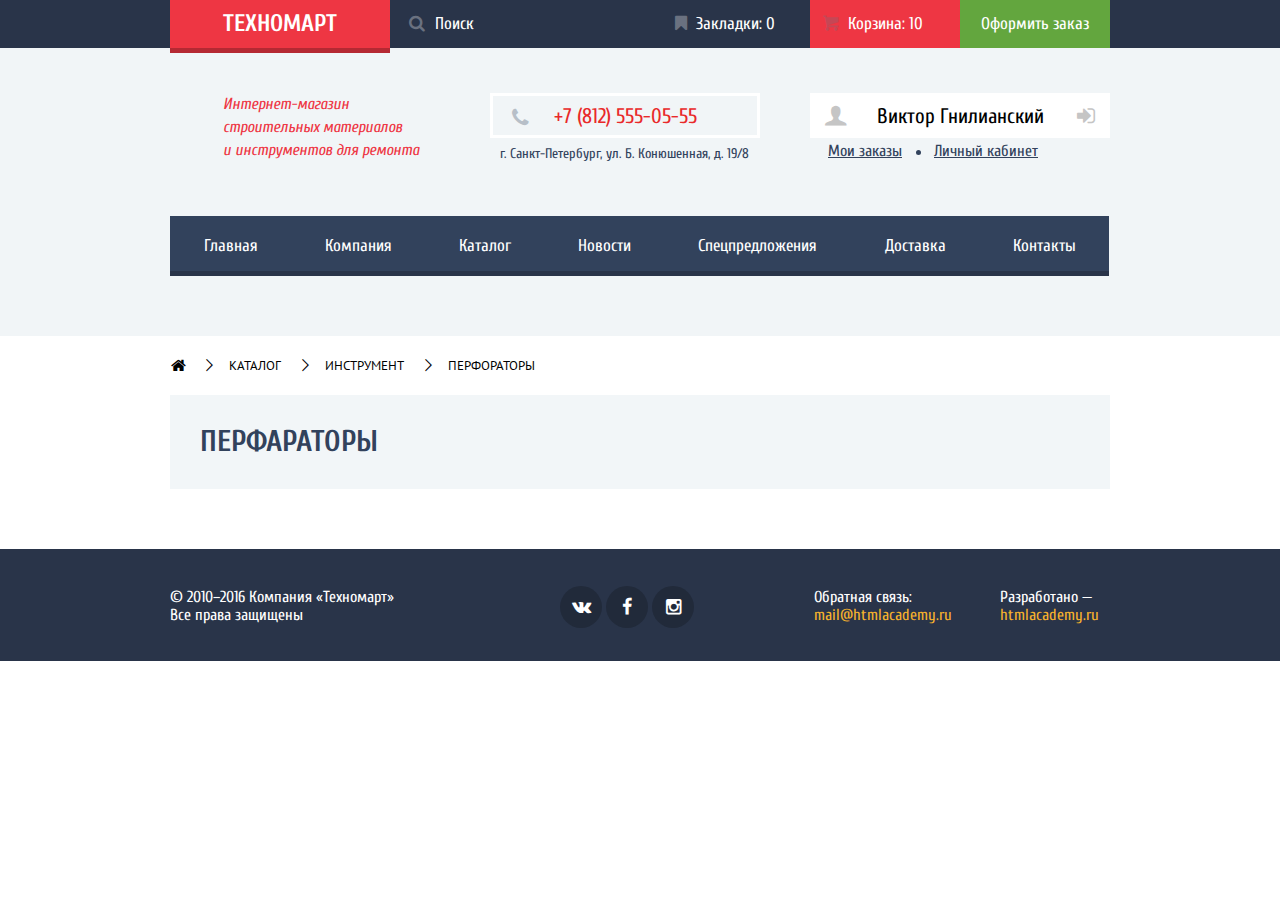
==== catalog.html @ 6d458ceb "v 6.0 add catalog: html+style" ====
<!DOCTYPE html>
<html lang="ru">
<head>
	<meta charset="UTF-8">
	<title>Technomart</title>
	<link rel="stylesheet" href="css/normalize.min.css">
	<link href="https://fonts.googleapis.com/css?family=Cuprum:400,400i,700&amp;subset=cyrillic" rel="stylesheet">
	<link href="https://fonts.googleapis.com/css?family=PT+Sans:400,700&amp;subset=cyrillic" rel="stylesheet">
	<link href="https://fonts.googleapis.com/css?family=PT+Sans+Narrow&amp;subset=cyrillic" rel="stylesheet">
	<link rel="stylesheet" href="css/symbols-technomart.css">
	<link rel="stylesheet" href="css/style.css">
</head>

<body class="inner-page">
	<header>
		<div class="container">
			<div class="logo">
				<h1>Техномарт</h1>
			</div>
			<div class="search">
				<input type="search" placeholder="Поиск">
				<span><i class="icon-search"></i></span>
			</div>
			<a class="bookmarks" href="#">
				<i class="icon-bookmark"></i> Закладки: 0
			</a>
			<a class="cart" href="#">
				<i class="icon-basket"></i> Корзина: 10
			</a>
			<a class="order" href="#">Оформить заказ</a>
		</div>
	</header>
	<main>
		<section class="index-top">
			<div class="container">
				<div class="index-top-panel clearfix">
					<p class="desc">Интернет-магазин <br> строительных материалов <br> и инструментов для ремонта</p>
					<div class="index-top-number">
						<span class="number"><i class="icon-phone"></i>+7 (812) 555-05-55</span><br>
						<span>г. Санкт-Петербург, ул. Б. Конюшенная, д. 19/8</span>
					</div>
					<div class="login">
						<a class="cabinet-enter" href="#"><i class="icon-user"></i>Виктор Гнилианский<i class="icon-login"></i></a>
						<a class="order" href="#">Мои заказы</a>
						<a class="cabinet" href="#">Личный кабинет</a>
					</div>
				</div>
				<nav class="top-navigation">
					<ul>
						<li>
							<a class="navigation-item-1" href="index.html">Главная</a>
						</li>
						<li>
							<a class="navigation-item-2" href="#">Компания</a>
						</li>
						<li>
							<span class="navigation-item-3" href="#">Каталог</span>
						</li>
						<li>
							<a class="navigation-item-4" href="#">Новости</a>
						</li>
						<li>
							<a class="navigation-item-5" href="#">Спецпредложения</a>
						</li>
						<li>
							<a class="navigation-item-6" href="#">Доставка</a>
						</li>
						<li>
							<a class="navigation-item-7" href="#">Контакты</a>
						</li>
					</ul>
				</nav>
			</div>
		</section>
		<section class="inner-content">
			<div class="container">
				<ul class="breadcrumbs">
					<li><a href="index.html"><i class="icon-home"></i></a><i class="icon-right"></i></li>
					<li><a href="catalog.html">Каталог</a><i class="icon-right"></i></li>
					<li><a href="#">Инструмент</a><i class="icon-right"></i></li>
					<li>Перфораторы</li>
				</ul>
				<div class="inner-title">
					<h2>Перфараторы</h2>
				</div>
			</div>
		</section>
	</main>
	<footer>
		<div class="container clearfix">
			<p class="footer-copyright">&copy; 2010–2016 Компания «Техномарт» <br> Все права защищены</p>
			<div class="footer-social">
				<a href="#"><i class="icon-vk"></i></a>
				<a href="#"><i class="icon-facebook"></i></a>
				<a href="#"><i class="icon-instagramm"></i></a>
			</div>
			<div class="footer-email">
				<span>Обратная связь:</span>
				<a href="#">mail@htmlacademy.ru</a>
			</div>
			<div class="footer-site">
				<span>Разработано —</span>
				<a href="#">htmlacademy.ru</a>
			</div>
		</div>
	</footer>
</body>
</html>
---- css/symbols-technomart.css ----
@font-face {
  font-weight: normal;
  font-style: normal;
  font-family: "symbols-technomart";
  src: url("../fonts/symbols-technomart.woff") format("woff"),
       url("../fonts/symbols-technomart.woff2") format("woff2");
}

[class^="icon-"]::before,
[class*=" icon-"]::before {
  display: inline-block;
  width: 1em;
  margin-right: 10px;
  font-weight: normal;
  line-height: 1em;
  font-family: "symbols-technomart";
  text-align: center;
  text-transform: none;
  text-decoration: inherit;
  font-style: normal;
  font-variant: normal;
  speak: none;
}

.icon-left::before { content: "\3c"; } /* "&lt;" */
.icon-right::before { content: "\3e"; } /* "&gt;" */
.icon-basket::before { content: "\62"; } /* "b" */
.icon-facebook::before { content: "\66"; } /* "f" */
.icon-twitter::before { content: "\74"; } /* "t" */
.icon-vk::before { content: "\76"; } /* "v" */
.icon-up::before { content: "\2c4"; } /* "˄" */
.icon-down::before { content: "\2c5"; } /* "˅" */
.icon-left-big::before { content: "\2190"; } /* "←" */
.icon-right-big::before { content: "\2192"; } /* "→" */
.icon-login::before { content: "\2386"; } /* "⎆" */
.icon-logout::before { content: "\241b"; } /* "␛" */
.icon-up-dir::before { content: "\25b2"; } /* "▲" */
.icon-down-dir::before { content: "\25bc"; } /* "▼" */
.icon-circle::before { content: "\25cb"; } /* "○" */
.icon-circl	e-dot::before { content: "\25cf"; } /* "●" */
.icon-star::before { content: "\2605"; } /* "★" */
.icon-check-off::before { content: "\2610"; } /* "☐" */
.icon-check-on::before { content: "\2611"; } /* "☑" */
.icon-youtube::before { content: "\f39e"; } /* "" */
.icon-home::before { content: "🏠"; } /* "\1f3e0" */
.icon-user::before { content: "👨"; } /* "\1f468" */
.icon-phone::before { content: "📞"; } /* "\1f4de" */
.icon-instagramm::before { content: "📷"; } /* "\1f4f7" */
.icon-search::before { content: "🔍"; } /* "\1f50d" */
.icon-bookmark::before { content: "🔖"; } /* "\1f516" */
---- css/style.css ----
body {
	position: relative;
	min-width: 1200px;
	margin: 0;
	padding: 0;
	font-family: "Cuprum", "Arial", sans-serif;
	background-color: #fff;
}

.clearfix::after {
	content: "";
	display: table;
	clear: both;
}

img {
	width: 100%;
	height: auto;
}

.container {
	width: 940px;
	margin: 0 auto;
	padding: 0 10px;
}

.btn {
	display: block;
	width: 195px;
	padding: 10px 0;
	font-size: 14px;
	line-height: 18px;
	color: #fff;
	text-decoration: none;
	text-align: center;
	text-transform: uppercase;
	background-color: #ee3643;
	border-radius: 3px;
}

.btn:hover {
	background-color: #ca2c37;
}

.btn:active {
	background-color: #ba2732;
}

header {
	background-color: #293449;
	font-size: 0;
}

.logo {
	position: relative;
	display: inline-block;
	width: 220px;
	padding: 10px 0;
	vertical-align: top;
	text-align: center;
	background-color: #ee3643;
}

.logo::after {
	content: "";
	position: absolute;
	bottom: -5px;
	right: 0;
	left: 0;
	height: 5px;
	background-color: #b52933;
}

.logo h1 {
	margin: 0;
	font-size: 24px;
	color: #fff;
	text-transform: uppercase;
}

.search {
	position: relative;
	display: inline-block;
	vertical-align: top;
}

.search span {
	position: absolute;
	top: 14px;
	left: 18px;
	font-size: 17px;
	color: #6a7180;
}

.search input[type="search"] {
	width: 270px;
	padding: 14px 45px;
	box-sizing: border-box;
	font-size: 17px;
	font-family: inherit;
	color: #fff;
	text-transform: capitalize;
	background-color: #293449;
	border: none;
	outline: none;
}

.search input[type="search"]::-webkit-input-placeholder {
	color: #fff;
}

.search input[type="search"]:-ms-input-placeholder {
	color: #fff;
}

.search input[type="search"]::placeholder {
	color: #fff;
}

header a {
	position: relative;
	display: inline-block;
	width: 150px;
	padding: 14.2px 0;
	vertical-align: top;
	box-sizing: border-box;
	font-size: 17px;
	color: #fff;
	text-decoration: none;
	text-align: center;
}

.bookmarks i,
.cart i {
	position: absolute;
	left: 12px;
	color: #6a7180;
}

header .order {
	background-color: #63a63e;
}

header .search:hover i,
header a:hover i {
	color: #fff;
}

.logo:hover {
	background-color: #ca2c37;
}

header .search input:hover,
header a:not(.order):hover {
	background-color: #212a3a;
}

header .order:hover {
	background-color: #5fbb2d;
}

header a:active i {
	color: #8b8e94;
}

.logo:active {
	background-color: #ba2732;
}

header a:not(.order):active {
	background-color: #161d29;
}

header .order:active {
	background-color: #518534;
}

header .search input:focus::-webkit-input-placeholder {
	color: #000;
}

header .search input:focus:-ms-input-placeholder {
	color: #000;
}

header .search input:focus::placeholder {
	color: #000;
}

header .search input:focus {
	color: #000;
	background-color: #fff;
}

.index-top {
	padding-top: 45px;
	padding-bottom: 60px;
	background-color: #f1f5f7;
}

.index-top-panel {
	margin-bottom: 50px;
}

.index-top .desc,
.index-top-number,
.login {
	width: 300px;
	box-sizing: border-box;
}

.index-top .desc {
	float: left;
	margin: 0;
	margin-right: 20px;
	padding: 0;
	padding-left: 53px;
	padding-right: 50px;
	font-size: 16px;
	line-height: 23px;
	font-weight: 400;
	color: #ee3643;
	font-style: italic;
}

.index-top-number {
	float: left;
}

.index-top-number .number {
	position: relative;
	display: inline-block;
	width: 270px;
	margin-bottom: 4px;
	padding: 7.7px 0;
	box-sizing: inherit;
	vertical-align: top;
	font-size: 21px;
	font-weight: 400;
	color: #e9292a !important;
	text-align: center;
	border: 3px solid #fff;
}

.index-top-number i {
	position: absolute;
	top: 10px;
	left: 16px;
	width: 18px;
	height: 19px;
	color: #b7bfc8;
}

.index-top-number span:last-child {
	padding: 0 10px;
	font-size: 14px;
	line-height: 24px;
	color: #32425c;
}

.login {
	float: right;
	padding-left: 19px;
	font-size: 0;
}

.login a:not(.order):not(.cabinet) {
	display: inline-block;
	padding: 10.7px 0;
	box-sizing: border-box;
	vertical-align: top;
	font-size: 21px;
	text-align: center;
	color: #000;
	text-decoration: none;
	background-color: #fff;
}

.login .login-enter {
	width: 120px;
	margin-right: 10px;
}

.login .login-registration {
	width: 150px;
}

.login a i {
	color: #c5c5c5;
}

.login a:hover {
	color: #ee3643;
}

.login a:hover i {
	color: #32425c;
}

.login a:active,
.login a:active i {
	color: #c5c5c5;
}

.top-navigation ul {
	margin: 0;
	padding: 0;
	font-size: 0;
	list-style: none;
}

.top-navigation li {
	display: inline-block;
	vertical-align: top;
}

.top-navigation a,
.top-navigation span {
	display: block;
	padding: 20px 33.6px;
	padding-bottom: 15px;
	font-size: 17px;
	color: #fff;
	text-decoration: none;
	background-color: #32425c;
	border-bottom: 5px solid #293449;
}

.top-navigation a:hover {
	background-color: #293449;
}

.top-navigation a:active {
	background-color: #293449;
}

.index-content {
	padding-top: 59px;
	padding-bottom: 85px;
}

.index-categories {
	margin-bottom: 53px;
}

.index-categories h1 {
	margin: 0;
	margin-bottom: 6.5px;
	padding: 0;
	font-size: 24px;
	line-height: 30px;
	font-weight: 700;
}

.category-item {
	float: left;
}

.category-item a {
	color: #fff;
	text-decoration: none;
}

.category-item:not(.category-item-4) a {
	position: relative;
	display: block;
	width: 300px;
	padding: 24px 23px;
	box-sizing: border-box;
}

[class*="category-item-"]:not(.category-item-4) a::before {
	content: "";
	position: absolute;
	top: 30px;
	right: 20px;
	width: 78px;
	height: 72px;
	background: url("../img/sprite.png") no-repeat;
}

[class*="category-item-1"]:not(.category-item-4) a::before {
	background-position: -390px -889px;
}

[class*="category-item-2"]:not(.category-item-4) a::before {
	background-position: -216px -889px;
}

[class*="category-item-3"]:not(.category-item-4) a::before {
	background-position: -118px -889px;
}

[class*="category-item-5"]:not(.category-item-4) a::before {
	background-position: -311px -889px;
}

[class*="category-item-6"]:not(.category-item-4) a::before {
	background-position: -30px -889px;
}

.category-item:not(.category-item-4) span {
	display: inline-block;
	width: 135px;
	padding: 10.4px 0;
	vertical-align: top;
	font-size: 14px;
	line-height: 18px;
	text-align: center;
	text-transform: uppercase;
	background-color: rgba(0, 0, 0, 0.1);
	border-radius: 3px;
}

.category-item:not(.category-item-4) span:hover {
	background-color: rgba(0, 0, 0, 0.2);
}

.category-item:not(.category-item-4) span:active {
	background-color: rgba(0, 0, 0, 0.3);
}

.category-item-1 {
	position: relative;
	background-color: #f6b22d;
	margin-right: 20px;
	margin-bottom: 20px;
	overflow: hidden;
}

.category-item-1 a::after {
	content: "new";
	position: absolute;
	top: 9px;
	right: -25px;
	display: inline-block;
	width: 100px;
	height: 28px;
	padding: 3px 0;
	box-sizing: border-box;
	vertical-align: top;
	font-family: "PT Sans Narrow", "Arial", sans-serif;
	color: #fff;
	text-align: center;
	background-color: #ee3643;
	-webkit-transform: rotate(45deg);
	transform: rotate(45deg);
}

.category-item-2 {
	background-color: #4aafde;
	margin-right: 20px;
	margin-bottom: 20px;
}

.category-item-3 {
	background-color: #cc79d1;
	margin-bottom: 20px;
}

.category-item-4 {
	position: relative;
	width: 620px;
	height: 266px;
	margin-right: 20px;
	padding: 0;
	background-color: #4aafde;
}

.category-item-5 {
	background-color: #85d179;
	margin-bottom: 20px;
}

.category-item-6 {
	background-color: #f6b22d;
}

.category-item-4 h1 {
	position: absolute;
	top: 0;
	padding: 18px 26px;
	padding-right: 345px;
	box-sizing: border-box;
	z-index: 1;
	font-size: 18px;
	line-height: 24px;
	font-family: "PT Sans", "Arial", sans-serif;
	font-weight: 400;
	color: #fff;
	-webkit-transition: all 0.8s;
	transition: all 0.8s;
}

.category-item-4 .title-1 {
	opacity: 0;
}

.category-item-4 .title-2 {
	opacity: 0;
}

.category-item-4 .category-title {
	display: block;
	font-size: 36px;
	line-height: 1.3;
	font-weight: 700;
	font-family: "Cuprum", "Arial", sans-serif;
	text-transform: uppercase;
}

.category-item-4 .btn {
	position: absolute;
	left: 25px;
	bottom: 22px;
	z-index: 2;
}

.category-item-4 input[type=radio] {
	display: none;
}

.slider-inner {
	overflow: hidden;
}

.slider-slides {
	width: 200%;
	-webkit-transition: all 0.8s ease-in-out;
	transition: all 0.8s ease-in-out;
}

.slider-slides img {
	float: left;
	width: 620px;
	height: 266px;
}

.category-item-4 label {
	position: absolute;
	top: 114px;
	z-index: 1;
	font-size: 40px;
	color: #fff;
	cursor: pointer;
	-webkit-transition: all 0.8s;
	transition: all 0.8s;
}

.category-item-4 label[for="btn-1"] {
	left: 25px;
}

.category-item-4 label[for="btn-2"] {
	right: 25px;
}

#btn-1:checked~.slider-inner .slider-slides {
	-webkit-transform: translate(0);
	transform: translate(0);
}

#btn-2:checked~.slider-inner .slider-slides {
	-webkit-transform: translate(-620px);
	transform: translate(-620px);
}

.category-item-4 label[for="btn-1"]::before,
.category-item-4 label[for="btn-2"]::before {
	content: "";
	position: absolute;
	bottom: -70px;
	width: 6px;
	height: 6px;
	background-color: transparent;
	border: 2px solid #fff;
	border-radius: 50%;
}

.category-item-4 label[for="btn-1"]::before {
	left: 270px;
}

.category-item-4 label[for="btn-2"]::before {
	right: 270px;
}

#btn-1:checked~label[for="btn-1"]::before,
#btn-2:checked~label[for="btn-2"]::before {
	background-color: #ee3643;
}

#btn-1:checked~.title-1 {
	opacity: 1;
}

#btn-2:checked~.title-2 {
	opacity: 1;
}

.index-popular {
	margin-bottom: 20px;
	padding: 25px 24px;
	background-color: #f7f3ec;
}

.index-popular h2 {
	float: left;
	margin: 0;
	padding-top: 4px;
	font-size: 30px;
	color: #32425c;
	text-transform: uppercase;
}

.index-popular .btn {
	float: right;
}

.index-items {
	margin-bottom: 20px;
}

.index-item {
	position: relative;
	float: left;
	width: 220px;
	padding-top: 200px;
	border: 1px solid #e5e5e5;
	box-sizing: border-box;
	overflow: hidden;
}

.index-item:hover,
.brand-item:hover {
	box-shadow: 0 10px 25px rgba(41, 52, 73, 0.5);
}

.brand-item:active {
	opacity: 0.3;
	box-shadow: 0 4px 10px rgba(41, 52, 73, 0.5);
}

.index-item a {
	text-decoration: none;
}

.index-item:nth-child(-n+3) {
	margin-right: 20px;
}

.index-item figure {
	position: absolute;
	top: 0;
}

.index-item:hover figure {
	opacity: 0;
}

.index-item .img-1 {
	margin: 0;
	padding: 6px 19px 13px 17px;
}

.index-item .img-2 {
	margin: 0;
	padding: 29px 53px 42px 40px;
}

.index-item .img-3 {
	margin: 0;
	padding: 22px 49px 33px 27px;
}

.item-buttons {
	position: absolute;
	top: 0;
	padding: 44px 42px 55px 41px;
	opacity: 0;
}

.index-item:hover .item-buttons {
	opacity: 1;
}

.item-buttons a:first-of-type:hover {
	background-color: #5fbb2d;
}

.item-buttons a:first-of-type:hover i,
.item-buttons a:first-of-type:active i {
	opacity: 1;
}

.item-buttons a:last-of-type:hover {
	color: #32425c;
	border-color: #32425c;
}

.item-buttons a:first-of-type:active {
	background-color: #518534;
}

.item-buttons a:last-of-type:active {
	color: #c1c6ce;
	border-color: #c1c6ce;
}

.item-buttons a {
	position: relative;
	display: block;
	width: 135px;
	padding: 13px 0;
	box-sizing: border-box;
	font-size: 14px;
	color: #fff;
	text-align: center;
	text-transform: uppercase;
	border-radius: 3px;
}

.item-buttons a i {
	position: absolute;
	left: 12px;
	width: 17px;
	height: 16px;
	font-size: 17px;
	line-height: 18px;
	opacity: 0.3;
}

.item-buttons a:first-of-type {
	margin-bottom: 7px;
	background-color: #63a63e;
	box-shadow: inset 0 -3px 0 #367315;
}

.item-buttons a:last-of-type {
	padding: 10px 0;
	color: #32425c;
	border: 3px solid #63a63e;
}

.index-item-text {
	display: inline-block;
	padding: 0 30px;
	padding-bottom: 20px;
	vertical-align: top;
	font-family: "PT Sans", "Arial", sans-serif;
	text-align: center;
}

.index-item-text h1 {
	margin: 0;
	margin-bottom: 14px;
	padding: 0;
	font-size: 18px;
	line-height: 20px;
	font-weight: 700;
	color: #000;
}

.index-item-text span {
	font-size: 17px;
	text-transform: uppercase;
}

.index-item-text .price-old {
	color: #999999;
	text-decoration: line-through;
}

.index-item-text .price-new {
	position: relative;
	display: inline-block;
	width: 103px;
	margin-top: 14px;
	padding: 9.55px 0;
	vertical-align: top;
	color: #fff;
	background-color: #ee3643;
}

.index-item:last-child span {
	margin-top: 33px;
}

.index-item:last-child::after {
	content: "new";
	position: absolute;
	top: 9px;
	right: -25px;
	display: inline-block;
	width: 100px;
	height: 28px;
	padding: 3px 0;
	box-sizing: border-box;
	vertical-align: top;
	font-family: "PT Sans Narrow", "Arial", sans-serif;
	color: #fff;
	text-align: center;
	background-color: #ee3643;
	-webkit-transform: rotate(45deg);
	transform: rotate(45deg);
}

.index-item-text .price-new::after {
	content: "";
	position: absolute;
	right: -18.8px;
	bottom: 0;
	width: 0;
	height: 0;
	border: 19.4px solid transparent;
	border-left-color: #ee3643;
	border-right: 0;
}

.brand-item {
	float: left;
	width: 220px;
	box-sizing: border-box;
	border: 1px solid #e5e5e5;
}

.brand-item figure {
	margin: 0;
	padding: 0;
}

.brand-item:not(:nth-child(4n)) {
	margin-right: 20px;
}

.brand-item:nth-child(-n+4) {
	margin-bottom: 20px;
}

.brand-item:nth-child(1) img {
	width: 126px;
	height: 37px;
}

.brand-item:nth-child(2) img {
	width: 123px;
	height: 40px;
}

.brand-item:nth-child(3) img {
	width: 146px;
	height: 44px;
}

.brand-item:nth-child(4) img {
	width: 200px;
	height: 88px;
}

.brand-item:nth-child(5) img {
	width: 169px;
	height: 31px;
}

.brand-item:nth-child(6) img {
	width: 121px;
	height: 73px;
}

.brand-item:nth-child(7) img {
	width: 151px;
	height: 96px;
}

.brand-item:nth-child(8) img {
	width: 204px;
	height: 69px;
}

.brand-item:nth-child(1) figure img {
	padding: 53px 47px 55px 47px;
}

.brand-item:nth-child(2) figure img {
	padding: 50px 49px 55px 48px;
}

.brand-item:nth-child(3) figure img {
	padding: 48px 37px 53px 37px;
}

.brand-item:nth-child(4) figure img {
	padding: 21px 11px 36px 9px;
}

.brand-item:nth-child(5) figure img {
	padding: 58px 23px 56px 28px;
}

.brand-item:nth-child(6) figure img {
	padding: 35px 51px 37px 35px;
}

.brand-item:nth-child(7) figure img {
	padding: 23px 34px 26px 23px;
}

.brand-item:nth-child(8) figure img {
	padding: 34px 6px 42px 10px;
}

.index-services {
	position: relative;
	padding: 60px 0;
	padding-bottom: 100px;
	background-color: #f2f6f8;
}

.index-services h2 {
	margin: 0;
	padding: 0;
	margin-bottom: 20px;
	font-size: 30px;
	color: #32425c;
	text-transform: uppercase;
}

.index-services p {
	margin: 0;
	font-size: 14px;
	line-height: 24px;
	font-family: "PT Sans", "Arial", sans-serif;
}

.index-services ul {
	position: relative;
	float: left;
	margin: 0;
	margin-right: 80px;
	padding: 0;
	list-style: none;
}

.index-services ul span {
	display: block;
	width: 240px;
	padding: 20px 0;
	box-sizing: border-box;
	font-size: 21px;
	line-height: 30px;
	font-weight: 700;
	color: #fff;
	text-align: center;
	text-decoration: none;
	background-color: #32425c;
	border-top: 1px solid #405069;
	border-bottom: 1px solid #293449;
	cursor: pointer;
}

.index-services .active-item {
	color: #32425c;
	background-color: #fff;
	border: none;
}

.index-services ul {
	position: relative;
}

.index-services ul::before {
	content: "";
	position: absolute;
	top: -20px;
	right: -1px;
	width: 10px;
	height: 272px;
	background: url("../img/sprite.png") no-repeat -430px -595px;
}

.index-services span:not(.active-item):hover {
	background-color: #293449;
}

.services {
	width: 430px;
	margin-bottom: 60px;
}

.delivery,
.garanty,
.credit {
	position: relative;
	float: left;
	width: 300px;
}

.delivery,
.garanty,
.credit {
	display: none;
}

.show {
	display: block;
}

.delivery p,
.garanty p,
.credit p {
	width: 402px;
}

.credit p {
	margin-bottom: 30px;
}

.delivery::before {
	content: "";
	position: absolute;
	top: 21px;
	right: -380px;
	width: 467px;
	height: 261px;
	background: url("../img/sprite.png") no-repeat -30px 0px;
}

.garanty::before {
	content: "";
	position: absolute;
	top: 21px;
	right: -320px;
	width: 380px;
	height: 261px;
	background: url("../img/sprite.png") no-repeat -30px -575px;
}

.credit::before {
	content: "";
	position: absolute;
	top: 21px;
	right: -400px;
	width: 467px;
	height: 261px;
	background: url("../img/sprite.png") no-repeat -70px -275px;
}

.index-info {
	padding-top: 70px;
	padding-bottom: 85px;
}

.index-info h2 {
	margin: 0;
	margin-bottom: 25px;
	padding: 0;
	font-size: 30px;
	text-transform: uppercase;
}

.index-info p {
	margin: 0;
	margin-bottom: 25px;
	padding: 0;
	font-size: 13px;
	font-family: "PT Sans", "Arial", sans-serif;
}

.index-info ul {
	margin: 0;
	margin-bottom: 25px;
	padding: 0;
	list-style: none;
}

.index-info li {
	position: relative;
	padding-left: 36px;
}

.index-info li::before {
	content: "";
	position: absolute;
	top: 50%;
	left: 0;
	width: 25px;
	height: 2px;
	background-color: #fb565a;
}

.index-info li:not(:last-child) {
	margin-bottom: 10px;
}

.info-left {
	float: left;
	width: 520px;
}

.info-right {
	float: right;
	width: 300px;
}

.info-right .btn {
	width: 100%;
}

.map {
	margin-bottom: 20px;
	cursor: pointer;
}

.index-bottom {
	color: #f1f5f7;
	background-color: #32425c;
	padding-bottom: 40px;
}

.index-bottom .logo {
	margin-bottom: 20px;
}

.index-bottom a {
	color: inherit;
	text-decoration: none;
}

.index-bottom p {
	width: 290px;
	margin: 0;
	padding: 0;
}

.bottom-navigation {
	float: right;
	width: 550px;
}

.bottom-navigation ul {
	margin: 0;
	padding: 0;
	padding-top: 20px;
	list-style: none;
	font-size: 0;
}

.bottom-navigation li {
	display: inline-block;
}

.bottom-navigation li:nth-child(6) {
	margin-left: 7px;
}

.bottom-navigation a {
	display: block;
	padding: 12.2px 23.7px;
	font-size: 18px;
	line-height: 24px;
}

.bottom-navigation a:hover {
	text-decoration: underline;
}

.bottom-navigation a:active {
	opacity: 0.5;
}

.bottom-navigation li:nth-child(n+6) a {
	color: #ffd180;
}

footer {
	padding-top: 39px;
	padding-bottom: 31px;
	font-size: 16px;
	line-height: 18px;
	color: #fff;
	background-color: #293449;
}

footer p {
	margin: 0;
	padding: 0;
}

footer a {
	color: #f6b22d;
	text-decoration: none;
}

.footer-copyright,
.footer-social,
.footer-email {
	float: left;
}

.footer-site {
	float: right;
}

.footer-copyright {
	width: 230px;
	margin-right: 160px;
}

.footer-social {
	position: relative;
	top: -2px;
	margin-right: 120px;
	font-size: 0;
}

.footer-social a {
	display: inline-block;
	width: 42px;
	height: 42px;
	padding: 12px;
	vertical-align: top;
	box-sizing: border-box;
	font-size: 18px;
	color: #fff;
	text-align: center;
	background-color: #212a3a;
	border-radius: 50%;
}

.footer-social a:hover,
.footer-social a:active {
	background-color: #ee3643;
}

.footer-social a:not(:last-child) {
	margin-right: 4px;
}

.footer-email {
	width: 140px;
}

.footer-site {
	width: 110px;
}

.footer-email a:hover,
.footer-site a:hover {
	text-decoration: underline;
}

.footer-email a:active,
.footer-site a:active {
	color: #e13643;
	text-decoration: none;
}

.close {
	position: absolute;
	top: 5px;
	right: -35px;
	width: 21px;
	height: 21px;
	background-color: transparent;
	border: none;
	outline: none;
	cursor: pointer;
}

.close::before {
	content: "";
	position: absolute;
	top: 0;
	left: 5px;
	width: 5px;
	height: 21px;
	background-color: #ee3643;
	-webkit-transform: rotate(45deg);
	transform: rotate(45deg);
}

.close::after {
	content: "";
	position: absolute;
	top: 0;
	left: 5px;
	width: 5px;
	height: 21px;
	background-color: #ee3643;
	-webkit-transform: rotate(-45deg);
	transform: rotate(-45deg);
}

.modal-map {
	position: fixed;
	top: 50%;
	left: 50%;
	z-index: 3;
	display: none;
	width: 940px;
	height: 446px;
	margin-left: -470px;
	margin-top: -223px;
	box-shadow: 0 0 14.7px 1.3px rgba(35, 31, 32, 0.5);
}

.modal-map-show {
	display: block;
}

.modal-content {
	position: fixed;
	top: 50%;
	left: 50%;
	z-index: 3;
	display: none;
	width: 620px;
	height: 430px;
	margin-top: -215px;
	margin-left: -310px;
	box-sizing: border-box;
	font-size: 18px;
	background-color: #fff;
	border-top: 7px solid #ee3643;
	box-shadow: 0 20px 40px rgba(0, 1, 1, 0.75);
}

.modal-content::after {
	content: "";
	position: absolute;
	bottom: 0;
	z-index: -1;
	width: 100%;
	height: 112px;
	background-color: #f1f1f1;
}

.modal-content-show {
	display: block;
	animation: scale 0.5s;
}

.modal-content-error {
	animation: error 0.5s;
}

.modal-content form {
	padding: 0 80px;
	padding-top: 60px;
	padding-bottom: 37px;
}

.modal-content label[for="name"] {
	float: left;
}

.modal-content label[for="email"] {
	float: right;
}

.modal-content input {
	width: 220px;
	margin-bottom: 16px;
}

.modal-content input,
.modal-content textarea {
	margin-top: 8px;
	padding: 8px 15px;
	box-sizing: border-box;
	font-family: "PT Sans", "Arial", sans-serif;
	font-size: 13px;
	font-weight: 400;
	line-height: 18px;
	color: #999999;
	border: 2px solid #d7dcde;
	border-radius: 3px;
}

.modal-content textarea {
	width: 100%;
	min-height: 114px;
	resize: none;
}

.modal-content label[for="letter"] {
	clear: both;
	display: block;
	margin-bottom: 60px;
}

.modal-content .btn {
	width: 100%;
	font-family: inherit;
	border: none;
	border-radius: 3px;
}

.modal-overlay {
	position: fixed;
	top: 0;
	left: 0;
	z-index: 2;
	display: none;
	width: 100%;
	height: 100%;
	background-color: rgba(0, 0, 0, 0.5);
}

.modal-overlay-show {
	display: block;
	animation: opacity 2s;
}


/*Animation*/

@keyframes opacity {
	0% {
		opacity: 0;
	}
	100% {
		opacity: 1;
	}
}

@keyframes scale {
	0% {
		transform: scale(0);
	}
	100% {
		transform: scale(1);
	}
}

@keyframes error {
	0%,
	100% {
		transform: translateX(0);
	}
	10%,
	30%,
	50%,
	70%,
	90% {
		transform: translateX(-10px);
	}
	20%,
	40%,
	60%,
	80% {
		transform: translateX(10px);
	}
}


/*Catalog*/

.inner-page .cart {
	background-color: #ee3643;
}

.inner-page .cart:hover,
.inner-page .cart:active {
	background-color: #ee3643;
}

.inner-page .cart i {
	opacity: 0.3;
}

.inner-page .login {
	padding: 0;
}

.inner-page .cabinet-enter {
	position: relative;
	margin-bottom: 4px;
	width: 300px;
}

.inner-page .login i {
	position: absolute;
	width: 20px;
	height: 18px;
}

.inner-page .icon-user {
	left: 15px;
}

.inner-page .icon-login {
	right: 15px;
}

.inner-content {
	padding-top: 20px;
	padding-bottom: 60px;
	background-color: #fff;
}

.breadcrumbs {
	margin: 0;
	margin-bottom: 20px;
	padding: 0;
	list-style: none;
}

.breadcrumbs .icon-home {
	display: inline-block;
	width: 15px;
	height: 12px;
	vertical-align: top;
	font-size: 16px;
}

.breadcrumbs i:not(.icon-home) {
	position: absolute;
	right: 15px;
	width: 8px;
	height: 12px;
	font-size: 14px;
}

.breadcrumbs a,
.breadcrumbs li {
	font-size: 13px;
	line-height: 18px;
	color: #000;
	font-family: "PT Sans", "Arial", sans-serif;
	text-transform: uppercase;
	text-decoration: none;
}

.breadcrumbs li {
	position: relative;
	display: inline;
	padding-right: 40px;
}

.inner-title {
	padding: 30px;
	background-color: #f2f6f8;
}

.inner-title h2 {
	margin: 0;
	font-size: 30px;
	color: #32425c;
	text-transform: uppercase;
}

.login .order,
.login .cabinet {
	font-size: 16px;
	line-height: 18px;
	color: #32425c;
	text-decoration: underline;
}

.login .order {
	position: relative;
	margin-right: 32px;
	margin-left: 18px;
}

.login .order::after {
	content: "";
	position: absolute;
	top: 8px;
	right: -19px;
	width: 5px;
	height: 5px;
	background-color: #32425c;
	border-radius: 50%;
}
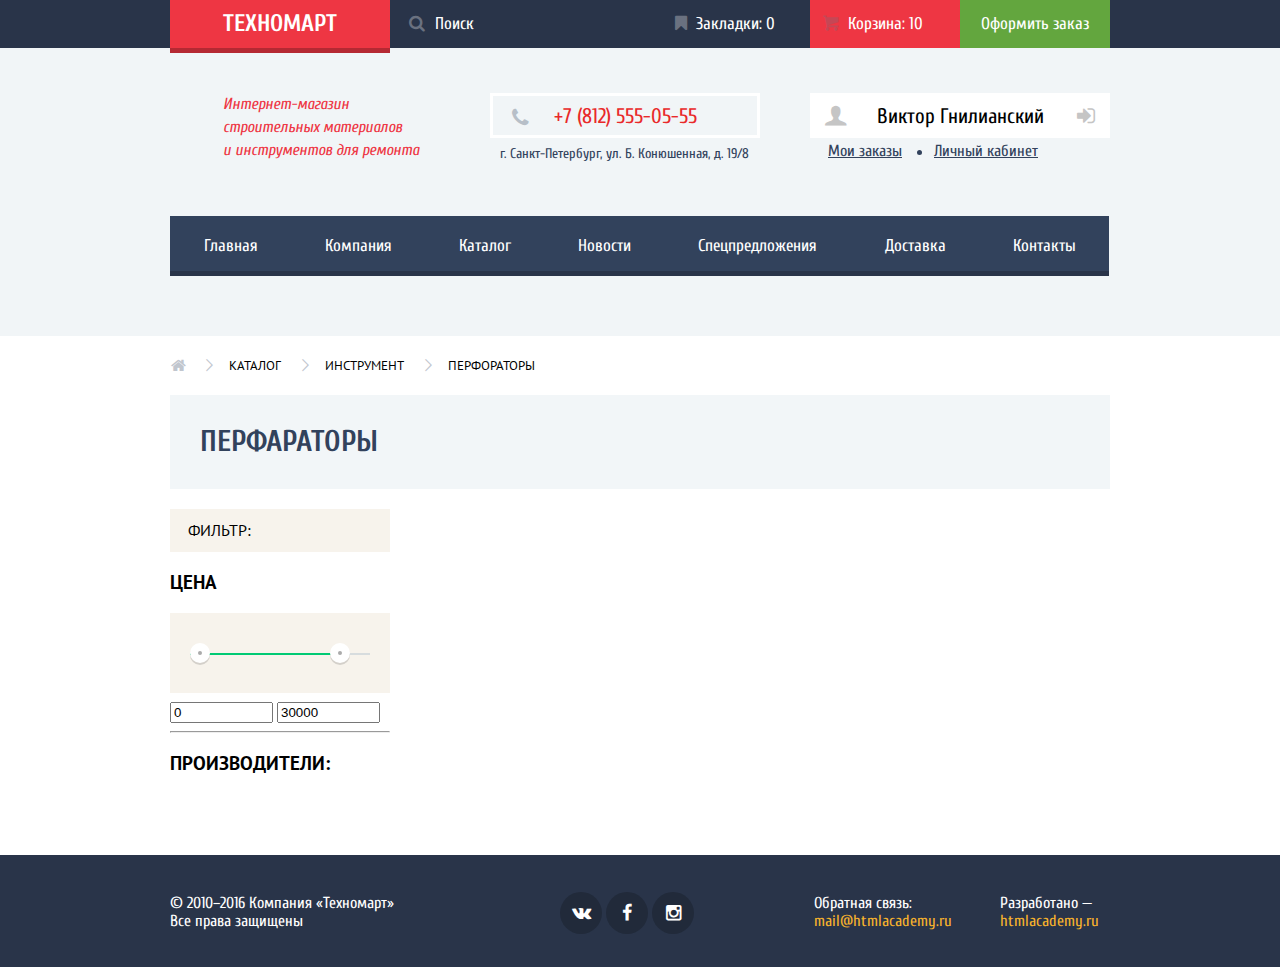
==== commit f9f706ca: "v 6.1" ====
--- a/catalog.html
+++ b/catalog.html
@@ -83,6 +83,23 @@
 				<div class="inner-title">
 					<h2>Перфараторы</h2>
 				</div>
+				<section class="inner-catalog clearfix">
+					<div class="sidebar">
+						<form class="form-sidebar" action="" method="post">
+							<div class="filter">Фильтр:</div>
+							<h3>Цена</h3>
+							<div class="range">
+								<span class="range-left"></span>
+								<span class="range-right"></span>
+							</div>
+							<input class="min-price" type="text" name="" id="" min="0" value="0">
+							<input class="max-price" type="text" name="" id="" max="30000" value="30000">
+							<hr>
+							<h3>Производители:</h3>
+						</form>
+					</div>
+					<div class="inner-catalog-items"></div>
+				</section>
 			</div>
 		</section>
 	</main>
--- a/css/style.css
+++ b/css/style.css
@@ -1008,7 +1008,7 @@
 .delivery p,
 .garanty p,
 .credit p {
-	width: 402px;
+	width: 410px;
 }
 
 .credit p {
@@ -1019,7 +1019,7 @@
 	content: "";
 	position: absolute;
 	top: 21px;
-	right: -380px;
+	right: -320px;
 	width: 467px;
 	height: 261px;
 	background: url("../img/sprite.png") no-repeat -30px 0px;
@@ -1470,7 +1470,19 @@
 }
 
 .inner-page .login {
+	position: relative;
 	padding: 0;
+}
+
+.inner-page .login::after {
+	content: "";
+	position: absolute;
+	left: 107px;
+	bottom: 5px;
+	width: 5px;
+	height: 5px;
+	background-color: #32425c;
+	border-radius: 50%;
 }
 
 .inner-page .cabinet-enter {
@@ -1510,8 +1522,13 @@
 	display: inline-block;
 	width: 15px;
 	height: 12px;
+	color: #c1c6ce;
 	vertical-align: top;
 	font-size: 16px;
+}
+
+.breadcrumbs .icon-home:hover {
+	color: #000;
 }
 
 .breadcrumbs i:not(.icon-home) {
@@ -1519,6 +1536,7 @@
 	right: 15px;
 	width: 8px;
 	height: 12px;
+	color: #c1c6ce;
 	font-size: 14px;
 }
 
@@ -1532,6 +1550,10 @@
 	text-decoration: none;
 }
 
+.breadcrumbs a:hover {
+	text-decoration: underline;
+}
+
 .breadcrumbs li {
 	position: relative;
 	display: inline;
@@ -1539,6 +1561,7 @@
 }
 
 .inner-title {
+	margin-bottom: 20px;
 	padding: 30px;
 	background-color: #f2f6f8;
 }
@@ -1564,13 +1587,86 @@
 	margin-left: 18px;
 }
 
-.login .order::after {
+.sidebar {
+	float: left;
+	width: 220px;
+}
+
+.form-sidebar h3 {
+	margin: 20px 0;
+}
+
+.form-sidebar {
+	font-family: "PT Sans", "Arial", sans-serif;
+	text-transform: uppercase;
+}
+
+.filter {
+	padding: 12px 18px;
+	background-color: #f7f3ec;
+}
+
+.range {
+	position: relative;
+	height: 80px;
+	margin-bottom: 9px;
+	background-color: #f7f3ec;
+}
+
+.range::before {
 	content: "";
 	position: absolute;
+	top: 50%;
+	left: 20px;
+	z-index: 1;
+	width: 180px;
+	height: 2px;
+	background-color: #d7dcde;
+}
+
+.range::after {
+	content: "";
+	position: absolute;
+	top: 50%;
+	left: 20px;
+	z-index: 2;
+	width: 152px;
+	height: 2px;
+	background-color: #00ca74;
+}
+
+.range-left,
+.range-right {
+	position: absolute;
+	top: 30px;
+	z-index: 3;
+	width: 20px;
+	height: 20px;
+	background-color: #fff;
+	box-shadow: 0 2px 0 rgba(0, 1, 1, 0.14);
+	border-radius: 50%;
+}
+
+.range-left {
+	left: 20px;
+}
+
+.range-right {
+	right: 40px;
+}
+
+.range-left::before,
+.range-right::before {
+	content: "";
+	position: absolute;
 	top: 8px;
-	right: -19px;
-	width: 5px;
-	height: 5px;
-	background-color: #32425c;
+	left: 8px;
+	width: 4px;
+	height: 4px;
+	background-color: #ababab;
 	border-radius: 50%;
 }
+
+.form-sidebar input[type="text"] {
+	width: 95px;
+}
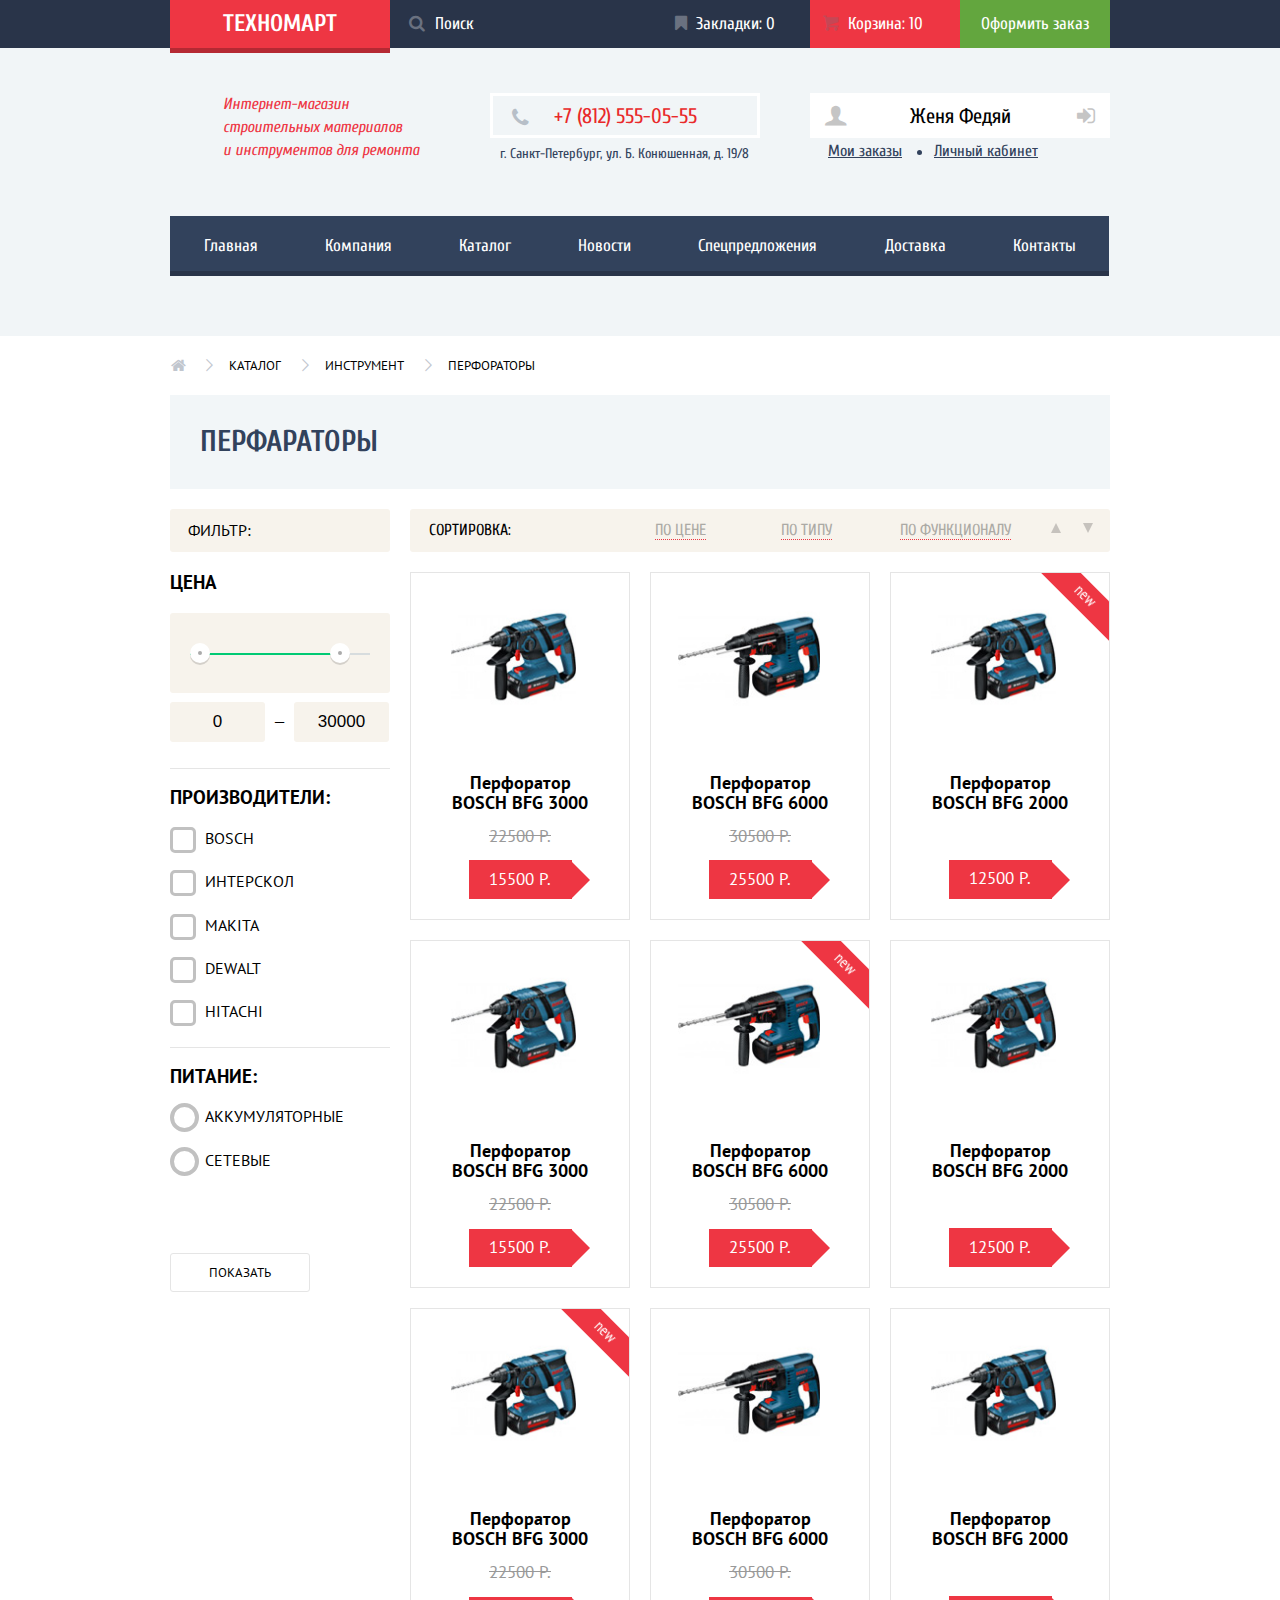
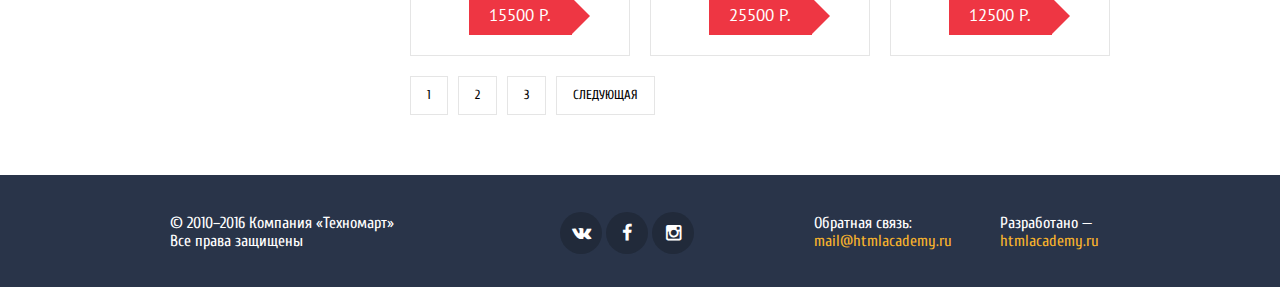
==== commit 8a2ee130: "v 7.0 styled sidebar + catalog-items" ====
--- a/catalog.html
+++ b/catalog.html
@@ -40,7 +40,7 @@
 						<span>г. Санкт-Петербург, ул. Б. Конюшенная, д. 19/8</span>
 					</div>
 					<div class="login">
-						<a class="cabinet-enter" href="#"><i class="icon-user"></i>Виктор Гнилианский<i class="icon-login"></i></a>
+						<a class="cabinet-enter" href="#"><i class="icon-user"></i>Женя Федяй<i class="icon-login"></i></a>
 						<a class="order" href="#">Мои заказы</a>
 						<a class="cabinet" href="#">Личный кабинет</a>
 					</div>
@@ -93,12 +93,207 @@
 								<span class="range-right"></span>
 							</div>
 							<input class="min-price" type="text" name="" id="" min="0" value="0">
+							<span class="hr">&mdash;</span>
 							<input class="max-price" type="text" name="" id="" max="30000" value="30000">
-							<hr>
-							<h3>Производители:</h3>
+							<h3 class="sidebar-title">Производители:</h3>
+							<label for="checkbox-1" class="checkbox">
+								<input type="checkbox" name="Bosch" id="checkbox-1">
+								<span class="checkbox-indicator"></span>
+								Bosch
+							</label>
+							<label for="checkbox-2" class="checkbox">
+								<input type="checkbox" name="Интерскол" id="checkbox-2">
+								<span class="checkbox-indicator"></span>
+								Интерскол
+							</label>
+							<label for="checkbox-3" class="checkbox">
+								<input type="checkbox" name="Makita" id="checkbox-3">
+								<span class="checkbox-indicator"></span>
+								Makita
+							</label>
+							<label for="checkbox-4" class="checkbox">
+								<input type="checkbox" name="Dewalt" id="checkbox-4">
+								<span class="checkbox-indicator"></span>
+								Dewalt
+							</label>
+							<label for="checkbox-5" class="checkbox">
+								<input type="checkbox" name="Hitachi" id="checkbox-5">
+								<span class="checkbox-indicator"></span>
+								Hitachi
+							</label>
+							<h3 class="sidebar-title">Питание:</h3>
+							<label for="radio-1" class="radio">
+								<input type="radio" name="radio" id="radio-1">
+								<span class="radio-indicator"></span>
+								Аккумуляторные
+							</label>
+							<label for="radio-2" class="radio">
+								<input type="radio" name="radio" id="radio-2">
+								<span class="radio-indicator"></span>
+								Сетевые
+							</label>
+							<button type="submit">Показать</button>
 						</form>
 					</div>
-					<div class="inner-catalog-items"></div>
+					<div class="inner-catalog-items">
+						<div class="catalog-items-bar">
+							<span>Сортировка:</span>
+							<a href="#">По цене</a>
+							<a href="#">По типу</a>
+							<a href="#">По функционалу</a>
+							<span class="arrow-up"></span>
+							<span class="arrow-down"></span>
+						</div>
+						<div class="index-items clearfix">
+							<article class="index-item">
+								<figure class="img-2">
+									<img src="img/index-item-2.jpg" alt="" width="127" height="112">
+								</figure>
+								<div class="item-buttons">
+									<a href="">
+										<i class="icon-basket"></i> Купить
+									</a>
+									<a href="">В закладки</a>
+								</div>
+								<div class="index-item-text">
+									<h1>Перфоратор BOSCH BFG 3000</h1>
+									<span class="price-old">22500 р.</span><br>
+									<span class="price-new">15500 р.</span>
+								</div>
+							</article>
+							<article class="index-item">
+								<figure class="img-3">
+									<img src="img/index-item-3.jpg" alt="" width="144" height="128">
+								</figure>
+								<div class="item-buttons">
+									<a href="">
+										<i class="icon-basket"></i> Купить
+									</a>
+									<a href="">В закладки</a>
+								</div>
+								<div class="index-item-text">
+									<h1>Перфоратор BOSCH BFG 6000</h1>
+									<span class="price-old">30500 р.</span><br>
+									<span class="price-new">25500 р.</span>
+								</div>
+							</article>
+							<article class="index-item labeled">
+								<figure class="img-2">
+									<img src="img/index-item-2.jpg" alt="" width="127" height="112">
+								</figure>
+								<div class="item-buttons">
+									<a href="">
+										<i class="icon-basket"></i> Купить
+									</a>
+									<a href="">В закладки</a>
+								</div>
+								<div class="index-item-text">
+									<h1>Перфоратор BOSCH BFG 2000</h1>
+									<span class="price-new">12500 р.</span>
+								</div>
+							</article>
+							<article class="index-item">
+								<figure class="img-2">
+									<img src="img/index-item-2.jpg" alt="" width="127" height="112">
+								</figure>
+								<div class="item-buttons">
+									<a href="">
+										<i class="icon-basket"></i> Купить
+									</a>
+									<a href="">В закладки</a>
+								</div>
+								<div class="index-item-text">
+									<h1>Перфоратор BOSCH BFG 3000</h1>
+									<span class="price-old">22500 р.</span><br>
+									<span class="price-new">15500 р.</span>
+								</div>
+							</article>
+							<article class="index-item labeled">
+								<figure class="img-3">
+									<img src="img/index-item-3.jpg" alt="" width="144" height="128">
+								</figure>
+								<div class="item-buttons">
+									<a href="">
+										<i class="icon-basket"></i> Купить
+									</a>
+									<a href="">В закладки</a>
+								</div>
+								<div class="index-item-text">
+									<h1>Перфоратор BOSCH BFG 6000</h1>
+									<span class="price-old">30500 р.</span><br>
+									<span class="price-new">25500 р.</span>
+								</div>
+							</article>
+							<article class="index-item">
+								<figure class="img-2">
+									<img src="img/index-item-2.jpg" alt="" width="127" height="112">
+								</figure>
+								<div class="item-buttons">
+									<a href="">
+										<i class="icon-basket"></i> Купить
+									</a>
+									<a href="">В закладки</a>
+								</div>
+								<div class="index-item-text">
+									<h1>Перфоратор BOSCH BFG 2000</h1>
+									<span class="price-new">12500 р.</span>
+								</div>
+							</article>
+							<article class="index-item labeled">
+								<figure class="img-2">
+									<img src="img/index-item-2.jpg" alt="" width="127" height="112">
+								</figure>
+								<div class="item-buttons">
+									<a href="">
+										<i class="icon-basket"></i> Купить
+									</a>
+									<a href="">В закладки</a>
+								</div>
+								<div class="index-item-text">
+									<h1>Перфоратор BOSCH BFG 3000</h1>
+									<span class="price-old">22500 р.</span><br>
+									<span class="price-new">15500 р.</span>
+								</div>
+							</article>
+							<article class="index-item">
+								<figure class="img-3">
+									<img src="img/index-item-3.jpg" alt="" width="144" height="128">
+								</figure>
+								<div class="item-buttons">
+									<a href="">
+										<i class="icon-basket"></i> Купить
+									</a>
+									<a href="">В закладки</a>
+								</div>
+								<div class="index-item-text">
+									<h1>Перфоратор BOSCH BFG 6000</h1>
+									<span class="price-old">30500 р.</span><br>
+									<span class="price-new">25500 р.</span>
+								</div>
+							</article>
+							<article class="index-item">
+								<figure class="img-2">
+									<img src="img/index-item-2.jpg" alt="" width="127" height="112">
+								</figure>
+								<div class="item-buttons">
+									<a href="">
+										<i class="icon-basket"></i> Купить
+									</a>
+									<a href="">В закладки</a>
+								</div>
+								<div class="index-item-text">
+									<h1>Перфоратор BOSCH BFG 2000</h1>
+									<span class="price-new">12500 р.</span>
+								</div>
+							</article>
+						</div>
+						<div class="pagination">
+							<span>1</span>
+							<a href="#">2</a>
+							<a href="#">3</a>
+							<a href="#">Следующая</a>
+						</div>
+					</div>
 				</section>
 			</div>
 		</section>
@@ -113,11 +308,11 @@
 			</div>
 			<div class="footer-email">
 				<span>Обратная связь:</span>
-				<a href="#">mail@htmlacademy.ru</a>
+				<a href="mailto:mail@htmlacademy.ru">mail@htmlacademy.ru</a>
 			</div>
 			<div class="footer-site">
 				<span>Разработано —</span>
-				<a href="#">htmlacademy.ru</a>
+				<a href="https://htmlacademy.ru/">htmlacademy.ru</a>
 			</div>
 		</div>
 	</footer>
--- a/css/style.css
+++ b/css/style.css
@@ -786,7 +786,7 @@
 	margin-top: 33px;
 }
 
-.index-item:last-child::after {
+.labeled::after {
 	content: "new";
 	position: absolute;
 	top: 9px;
@@ -1587,6 +1587,10 @@
 	margin-left: 18px;
 }
 
+.inner-page .login a:active {
+	color: #c5c5c5;
+}
+
 .sidebar {
 	float: left;
 	width: 220px;
@@ -1603,14 +1607,19 @@
 
 .filter {
 	padding: 12px 18px;
-	background-color: #f7f3ec;
 }
 
 .range {
 	position: relative;
 	height: 80px;
 	margin-bottom: 9px;
+}
+
+.filter,
+.range,
+input[type="text"] {
 	background-color: #f7f3ec;
+	border-radius: 3px;
 }
 
 .range::before {
@@ -1668,5 +1677,199 @@
 }
 
 .form-sidebar input[type="text"] {
+	padding: 10px 0;
 	width: 95px;
-}
+	font-size: 17px;
+	text-align: center;
+	text-transform: uppercase;
+	border: none;
+}
+
+span.hr {
+	margin: 0 4px;
+	font-size: 16px;
+}
+
+h3.sidebar-title {
+	position: relative;
+	margin-top: 45px;
+}
+
+h3.sidebar-title::before {
+	content: "";
+	position: absolute;
+	top: -19px;
+	width: 100%;
+	height: 1px;
+	background-color: #e5e5e5;
+}
+
+.checkbox,
+.radio {
+	position: relative;
+	display: block;
+	margin-bottom: 25px;
+	padding-left: 35px;
+	cursor: pointer;
+}
+
+.checkbox input[type="checkbox"],
+.radio input[type="radio"] {
+	display: none;
+}
+
+.checkbox input[type="checkbox"]+span {
+	position: absolute;
+	top: -2px;
+	left: 0;
+	width: 20px;
+	height: 20px;
+	border: 3px solid #c1c1c1;
+	border-radius: 5px;
+}
+
+.radio input[type="radio"]+span {
+	position: absolute;
+	top: -4px;
+	left: 0;
+	width: 21px;
+	height: 21px;
+	border: 4px solid #c1c1c1;
+	border-radius: 50%;
+}
+
+.checkbox input[type="checkbox"]:checked+span::before {
+	content: "";
+	position: absolute;
+	top: 0px;
+	left: 1px;
+	width: 21px;
+	height: 7px;
+	background-color: transparent;
+	border: 5px solid #c1c1c1;
+	border-width: 0 0 5px 5px;
+	transform: rotate(-45deg);
+}
+
+.radio input[type="radio"]:checked+span::before {
+	content: "";
+	position: absolute;
+	top: 6px;
+	left: 6px;
+	width: 9px;
+	height: 9px;
+	background-color: #c1c1c1;
+	border-radius: 50%;
+}
+
+.form-sidebar button[type="submit"] {
+	width: 140px;
+	padding: 10px 0;
+	font-family: inherit;
+	font-size: 13px;
+	text-align: center;
+	text-transform: inherit;
+	background-color: #fff;
+	border: 1px solid #e5e5e5;
+	border-radius: 3px;
+}
+
+.form-sidebar button[type="submit"]:hover {
+	background-color: #c1c1c1;
+}
+
+label[for="radio-2"] {
+	margin-bottom: 84px;
+}
+
+.inner-catalog-items {
+	margin-left: 240px;
+}
+
+.catalog-items-bar {
+	position: relative;
+	margin-bottom: 20px;
+	padding: 12px 19px;
+	text-transform: uppercase;
+	color: #000;
+	background-color: #f7f3ec;
+	border-radius: 3px;
+}
+
+.catalog-items-bar span:first-of-type {
+	margin-right: 140px;
+}
+
+.catalog-items-bar a {
+	text-decoration: none;
+	color: #acaaa5;
+	border-bottom: 1px dotted #ee3643;
+}
+
+.catalog-items-bar a:hover,
+.catalog-items-bar a:active {
+	color: #ee3643;
+	border-bottom: none;
+}
+
+.catalog-items-bar a:first-of-type {
+	margin-right: 71px;
+}
+
+.catalog-items-bar a:nth-of-type(2) {
+	margin-right: 64px;
+}
+
+.arrow-up,
+.arrow-down {
+	position: absolute;
+	top: 14px;
+	display: inline-block;
+	vertical-align: top;
+	border-style: solid;
+	border-color: #c6c2bd;
+	border-right-color: transparent;
+	border-left-color: transparent;
+}
+
+.arrow-up {
+	right: 49px;
+	border-width: 0px 5px 10px 5px;
+}
+
+.arrow-down {
+	right: 17px;
+	border-width: 10px 5px 0px 5px;
+}
+
+.inner-catalog-items .index-item {
+	margin: 0;
+}
+
+.inner-catalog-items .index-item:not(:nth-child(3n)) {
+	margin-right: 20px;
+}
+
+.inner-catalog-items .index-item:not(:nth-child(n+7)) {
+	margin-bottom: 20px;
+}
+
+.inner-catalog-items .index-item:nth-child(3n) span {
+	margin-top: 33px;
+}
+
+.pagination {
+	font-size: 0;
+}
+
+.pagination a,
+.pagination span {
+	display: inline-block;
+	margin-right: 10px;
+	padding: 11px 16px;
+	font-size: 13px;
+	color: #000;
+	text-decoration: none;
+	text-transform: uppercase;
+	border: 1px solid #e5e5e5;
+}
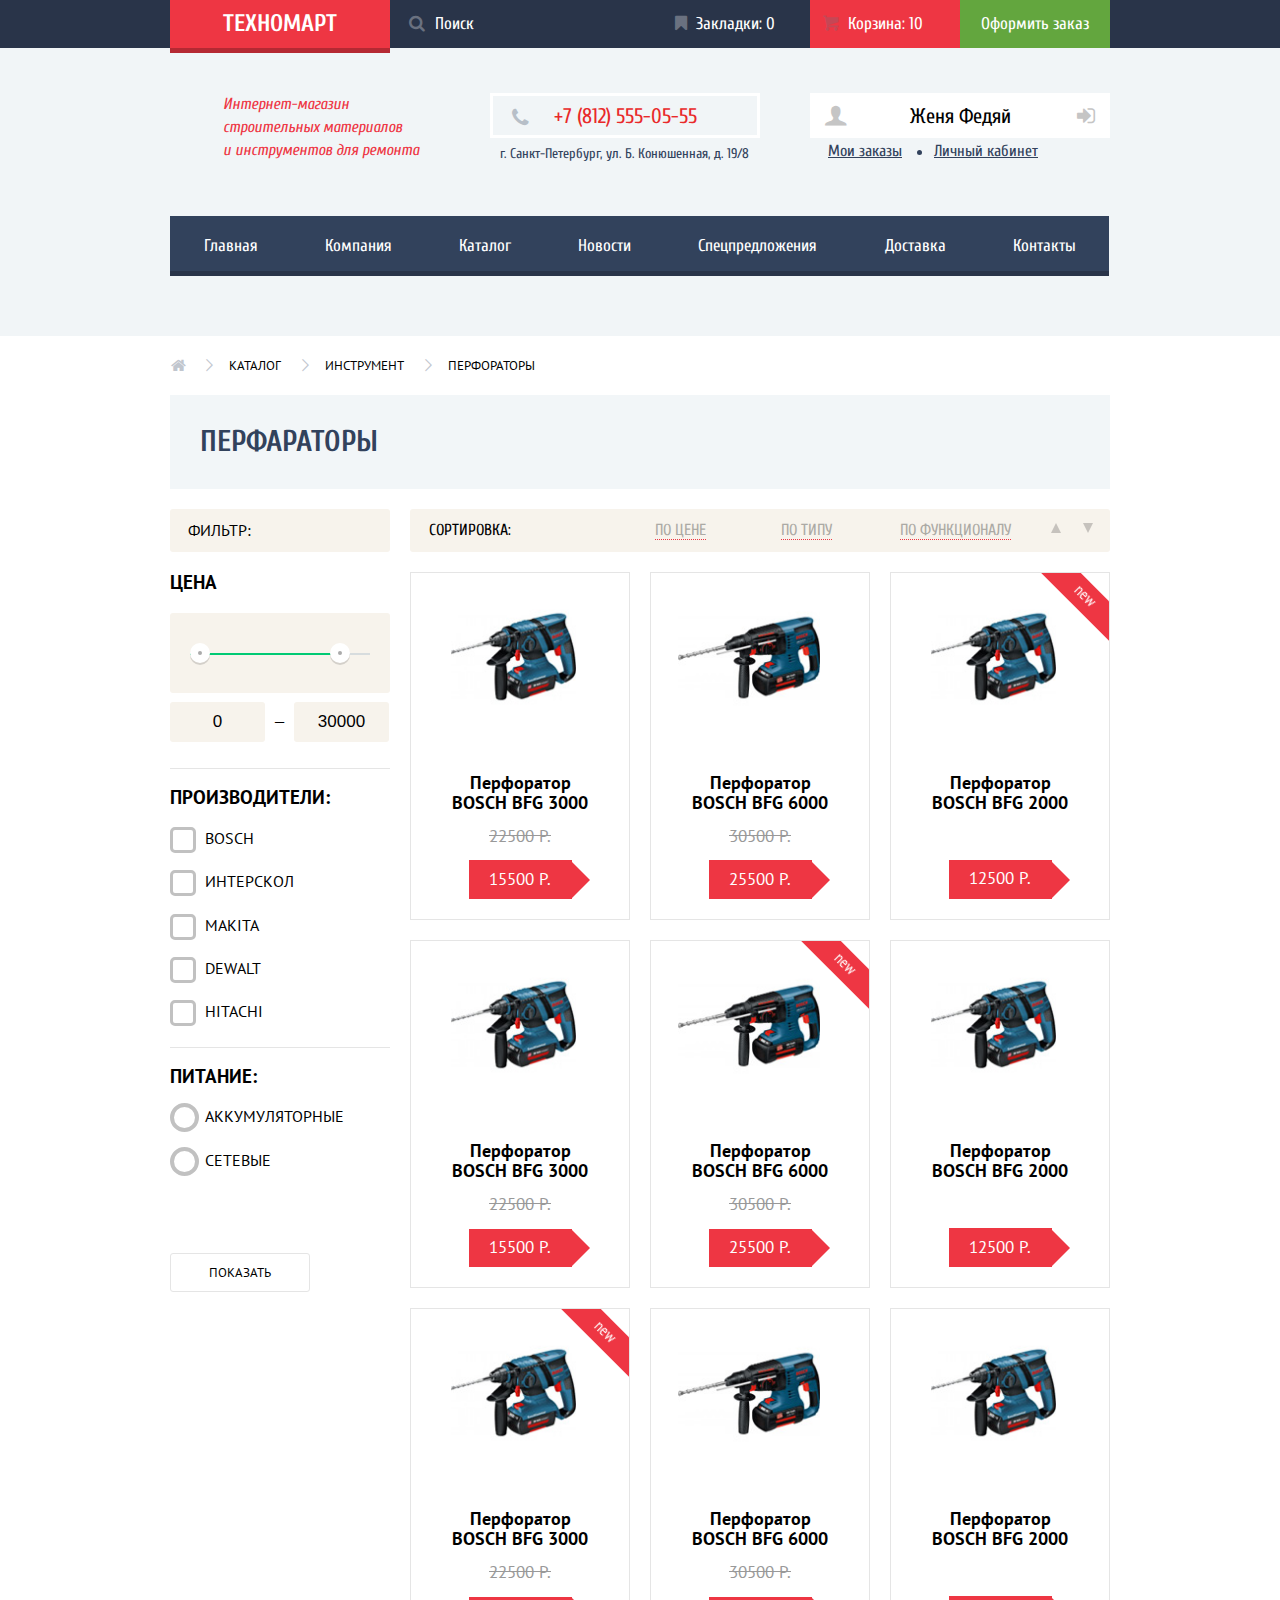
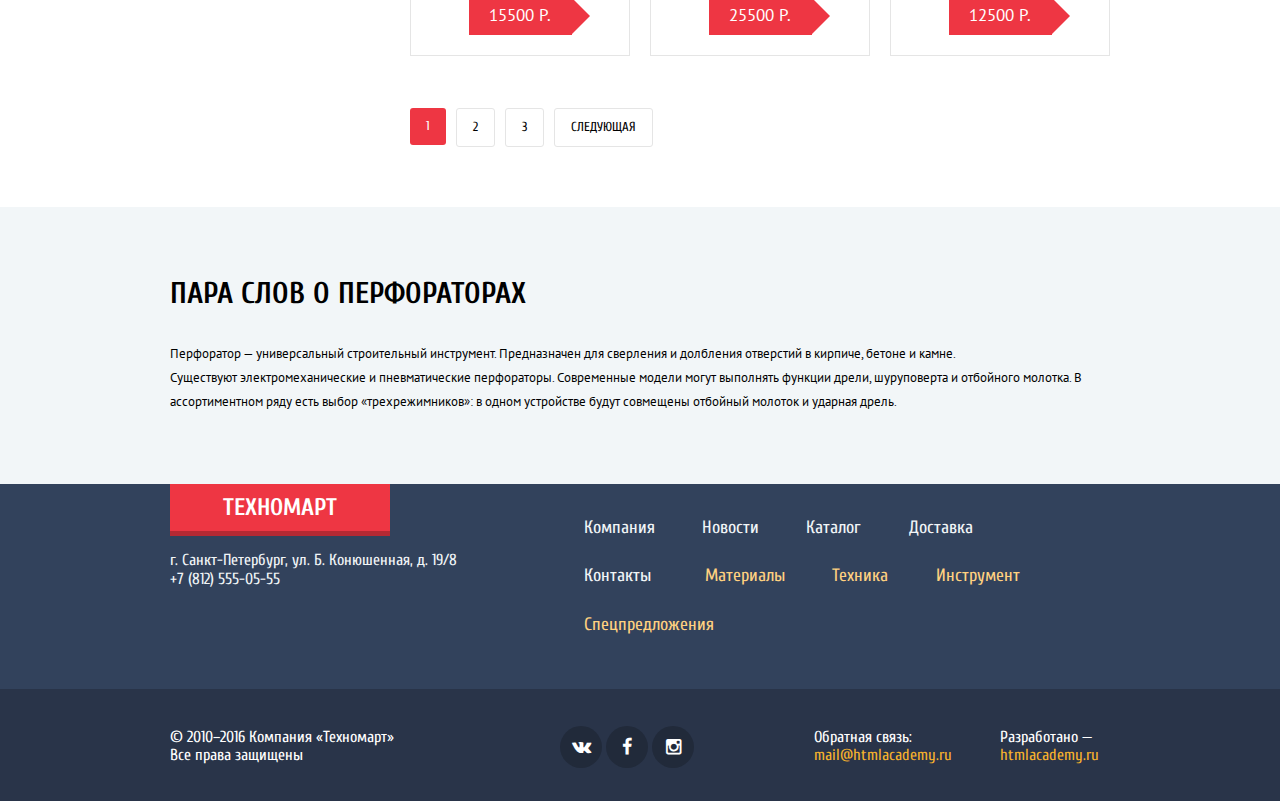
==== commit 71303653: "v 7.1" ====
--- a/catalog.html
+++ b/catalog.html
@@ -138,9 +138,9 @@
 					<div class="inner-catalog-items">
 						<div class="catalog-items-bar">
 							<span>Сортировка:</span>
-							<a href="#">По цене</a>
-							<a href="#">По типу</a>
-							<a href="#">По функционалу</a>
+							<a class="price-sort" href="#">По цене</a>
+							<a class="type-sort" href="#">По типу</a>
+							<a class="func-sort" href="#">По функционалу</a>
 							<span class="arrow-up"></span>
 							<span class="arrow-down"></span>
 						</div>
@@ -288,13 +288,42 @@
 							</article>
 						</div>
 						<div class="pagination">
-							<span>1</span>
+							<span class="paginator-active">1</span>
 							<a href="#">2</a>
 							<a href="#">3</a>
 							<a href="#">Следующая</a>
 						</div>
 					</div>
 				</section>
+			</div>
+		</section>
+		<section class="title-desc">
+			<div class="container">
+				<h2>Пара слов о перфораторах</h2>
+				<p>Перфоратор — универсальный строительный инструмент. Предназначен для сверления и долбления отверстий в кирпиче, бетоне и камне. <br> Существуют электромеханические и пневматические перфораторы. Современные модели могут выполнять функции дрели, шуруповерта и отбойного молотка. В ассортиментном ряду есть выбор «трехрежимников»: в одном устройстве будут совмещены отбойный молоток и ударная дрель.</p>
+			</div>
+		</section>
+		<section class="index-bottom">
+			<div class="container clearfix">
+				<div class="logo">
+					<h1>Техномарт</h1>
+				</div>
+				<nav class="bottom-navigation">
+					<ul>
+						<li><a href="#">Компания</a></li>
+						<li><a href="#">Новости</a></li>
+						<li><a href="catalog.html">Каталог</a></li>
+						<li><a href="#">Доставка</a></li>
+						<li><a href="#">Контакты</a></li>
+						<li><a href="#">Материалы</a></li>
+						<li><a href="#">Техника</a></li>
+						<li><a href="#">Инструмент</a></li>
+						<li><a href="#">Спецпредложения</a></li>
+					</ul>
+				</nav>
+				<p>
+					г. Санкт-Петербург, ул. Б. Конюшенная, д. 19/8 <br> +7 (812) 555-05-55
+				</p>
 			</div>
 		</section>
 	</main>
--- a/css/style.css
+++ b/css/style.css
@@ -463,8 +463,7 @@
 	width: 620px;
 	height: 266px;
 	margin-right: 20px;
-	padding: 0;
-	background-color: #4aafde;
+	background-color: #d4c2aa;
 }
 
 .category-item-5 {
@@ -645,7 +644,7 @@
 	text-decoration: none;
 }
 
-.index-item:nth-child(-n+3) {
+.index-item:not(:nth-child(4n)) {
 	margin-right: 20px;
 }
 
@@ -991,6 +990,7 @@
 .garanty,
 .credit {
 	position: relative;
+	z-index: 2;
 	float: left;
 	width: 300px;
 }
@@ -1015,34 +1015,31 @@
 	margin-bottom: 30px;
 }
 
-.delivery::before {
+.delivery::before,
+.garanty::before,
+.credit::before {
 	content: "";
 	position: absolute;
 	top: 21px;
 	right: -320px;
-	width: 467px;
-	height: 261px;
+	z-index: -1;
+	width: 457px;
+	height: 245px;
+}
+
+.delivery::before {
 	background: url("../img/sprite.png") no-repeat -30px 0px;
 }
 
 .garanty::before {
-	content: "";
-	position: absolute;
-	top: 21px;
-	right: -320px;
-	width: 380px;
-	height: 261px;
 	background: url("../img/sprite.png") no-repeat -30px -575px;
+	right: -340px;
+	width: 400px;
 }
 
 .credit::before {
-	content: "";
-	position: absolute;
-	top: 21px;
-	right: -400px;
-	width: 467px;
-	height: 261px;
 	background: url("../img/sprite.png") no-repeat -70px -275px;
+	right: -360px;
 }
 
 .index-info {
@@ -1147,6 +1144,7 @@
 
 .bottom-navigation li {
 	display: inline-block;
+	vertical-align: top;
 }
 
 .bottom-navigation li:nth-child(6) {
@@ -1337,10 +1335,12 @@
 
 .modal-content-show {
 	display: block;
+	-webkit-animation: scale 0.5s;
 	animation: scale 0.5s;
 }
 
 .modal-content-error {
+	-webkit-animation: error 0.5s;
 	animation: error 0.5s;
 }
 
@@ -1409,11 +1409,21 @@
 
 .modal-overlay-show {
 	display: block;
+	-webkit-animation: opacity 2s;
 	animation: opacity 2s;
 }
 
 
 /*Animation*/
+
+@-webkit-keyframes opacity {
+	0% {
+		opacity: 0;
+	}
+	100% {
+		opacity: 1;
+	}
+}
 
 @keyframes opacity {
 	0% {
@@ -1424,18 +1434,32 @@
 	}
 }
 
-@keyframes scale {
+@-webkit-keyframes scale {
 	0% {
+		-webkit-transform: scale(0);
 		transform: scale(0);
 	}
 	100% {
+		-webkit-transform: scale(1);
 		transform: scale(1);
 	}
 }
 
-@keyframes error {
+@keyframes scale {
+	0% {
+		-webkit-transform: scale(0);
+		transform: scale(0);
+	}
+	100% {
+		-webkit-transform: scale(1);
+		transform: scale(1);
+	}
+}
+
+@-webkit-keyframes error {
 	0%,
 	100% {
+		-webkit-transform: translateX(0);
 		transform: translateX(0);
 	}
 	10%,
@@ -1443,12 +1467,37 @@
 	50%,
 	70%,
 	90% {
+		-webkit-transform: translateX(-10px);
 		transform: translateX(-10px);
 	}
 	20%,
 	40%,
 	60%,
 	80% {
+		-webkit-transform: translateX(10px);
+		transform: translateX(10px);
+	}
+}
+
+@keyframes error {
+	0%,
+	100% {
+		-webkit-transform: translateX(0);
+		transform: translateX(0);
+	}
+	10%,
+	30%,
+	50%,
+	70%,
+	90% {
+		-webkit-transform: translateX(-10px);
+		transform: translateX(-10px);
+	}
+	20%,
+	40%,
+	60%,
+	80% {
+		-webkit-transform: translateX(10px);
 		transform: translateX(10px);
 	}
 }
@@ -1748,6 +1797,7 @@
 	background-color: transparent;
 	border: 5px solid #c1c1c1;
 	border-width: 0 0 5px 5px;
+	-webkit-transform: rotate(-45deg);
 	transform: rotate(-45deg);
 }
 
@@ -1806,18 +1856,17 @@
 	border-bottom: 1px dotted #ee3643;
 }
 
-.catalog-items-bar a:hover,
-.catalog-items-bar a:active {
+.catalog-items-bar .price-sort {
+	margin-right: 71px;
+}
+
+.catalog-items-bar .type-sort {
+	margin-right: 64px;
+}
+
+.catalog-items-bar .active-sort {
 	color: #ee3643;
-	border-bottom: none;
-}
-
-.catalog-items-bar a:first-of-type {
-	margin-right: 71px;
-}
-
-.catalog-items-bar a:nth-of-type(2) {
-	margin-right: 64px;
+	border: none;
 }
 
 .arrow-up,
@@ -1842,6 +1891,10 @@
 	border-width: 10px 5px 0px 5px;
 }
 
+.inner-catalog-items .index-items {
+	margin-bottom: 52px;
+}
+
 .inner-catalog-items .index-item {
 	margin: 0;
 }
@@ -1867,9 +1920,36 @@
 	display: inline-block;
 	margin-right: 10px;
 	padding: 11px 16px;
+	vertical-align: top;
 	font-size: 13px;
 	color: #000;
 	text-decoration: none;
 	text-transform: uppercase;
 	border: 1px solid #e5e5e5;
-}
+	border-radius: 3px;
+}
+
+span.paginator-active {
+	color: #fff;
+	background-color: #ee3643;
+	border: none;
+}
+
+.title-desc {
+	padding: 70px;
+	background-color: #f2f6f8;
+}
+
+.title-desc h2 {
+	margin: 0;
+	margin-bottom: 30px;
+	font-size: 30px;
+	text-transform: uppercase;
+}
+
+.title-desc p {
+	margin: 0;
+	font-size: 13px;
+	line-height: 24px;
+	font-family: "PT Sans", "Arial", sans-serif;
+}
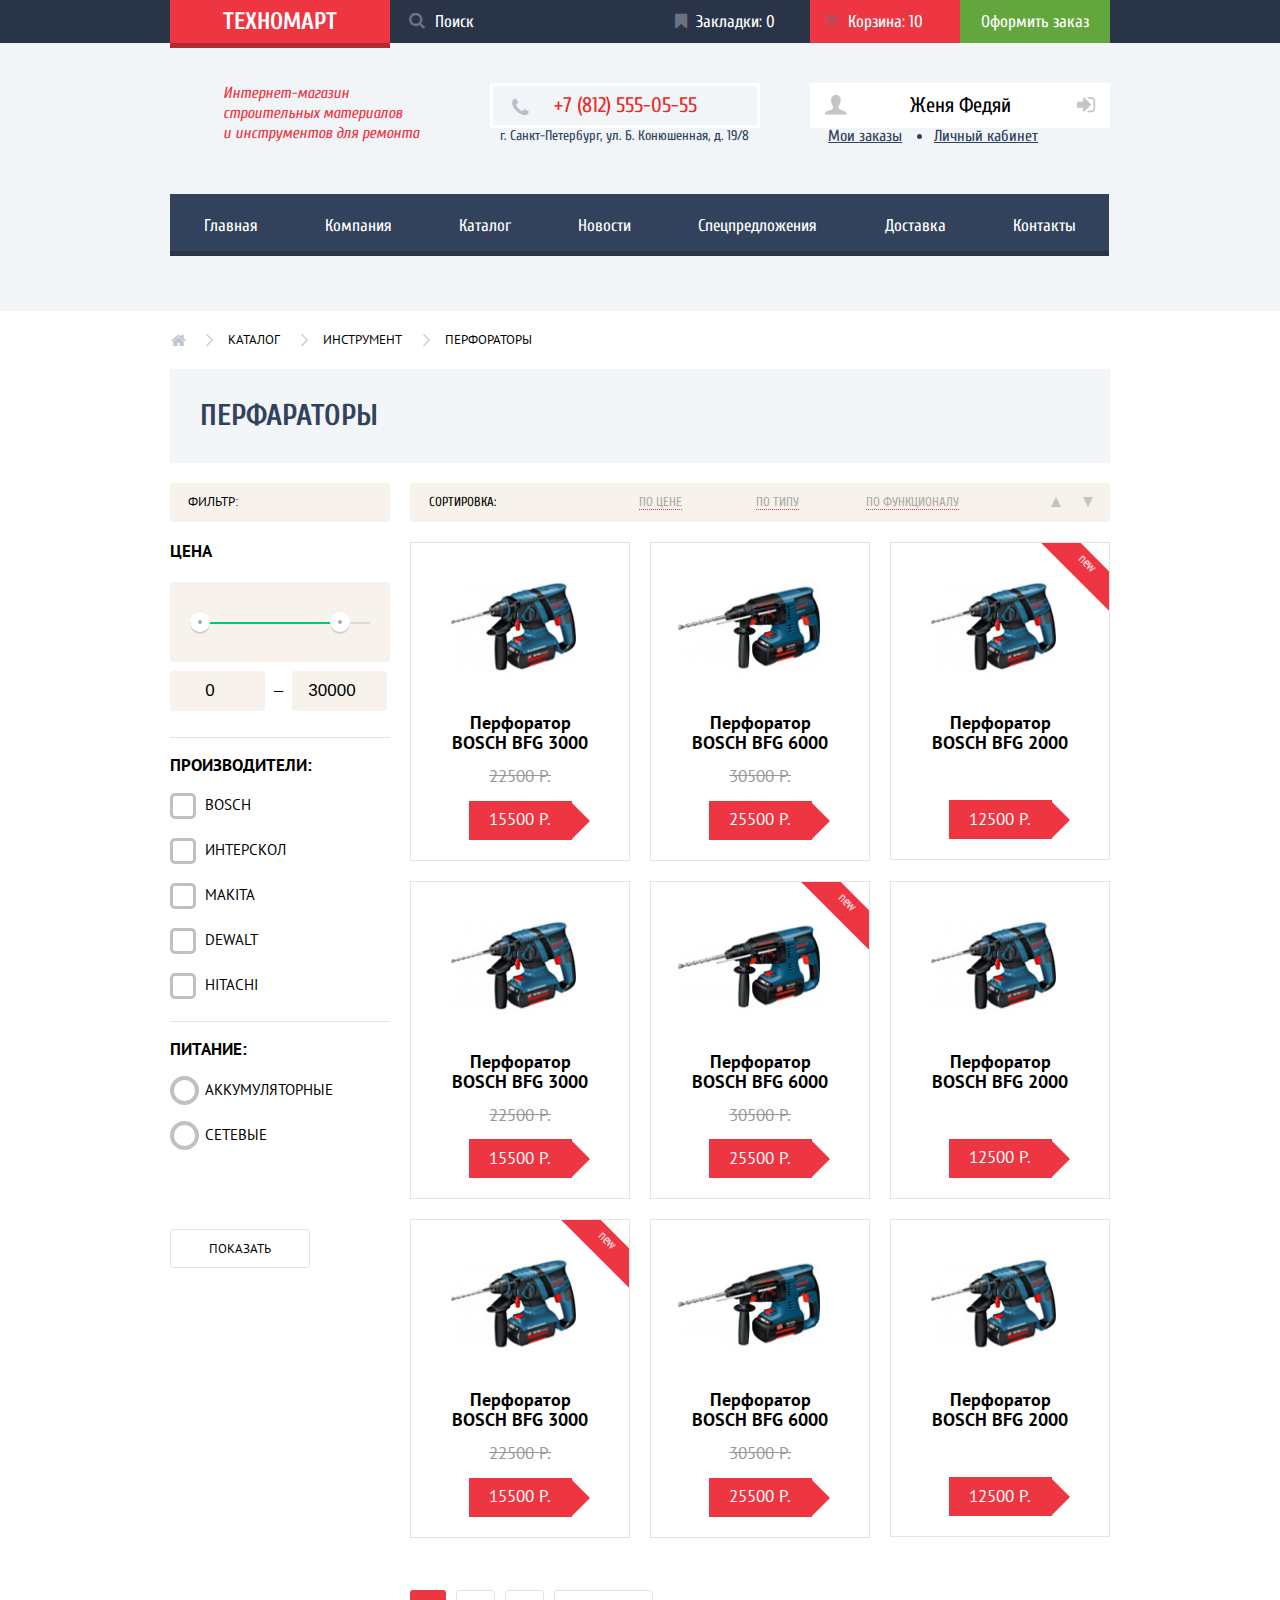
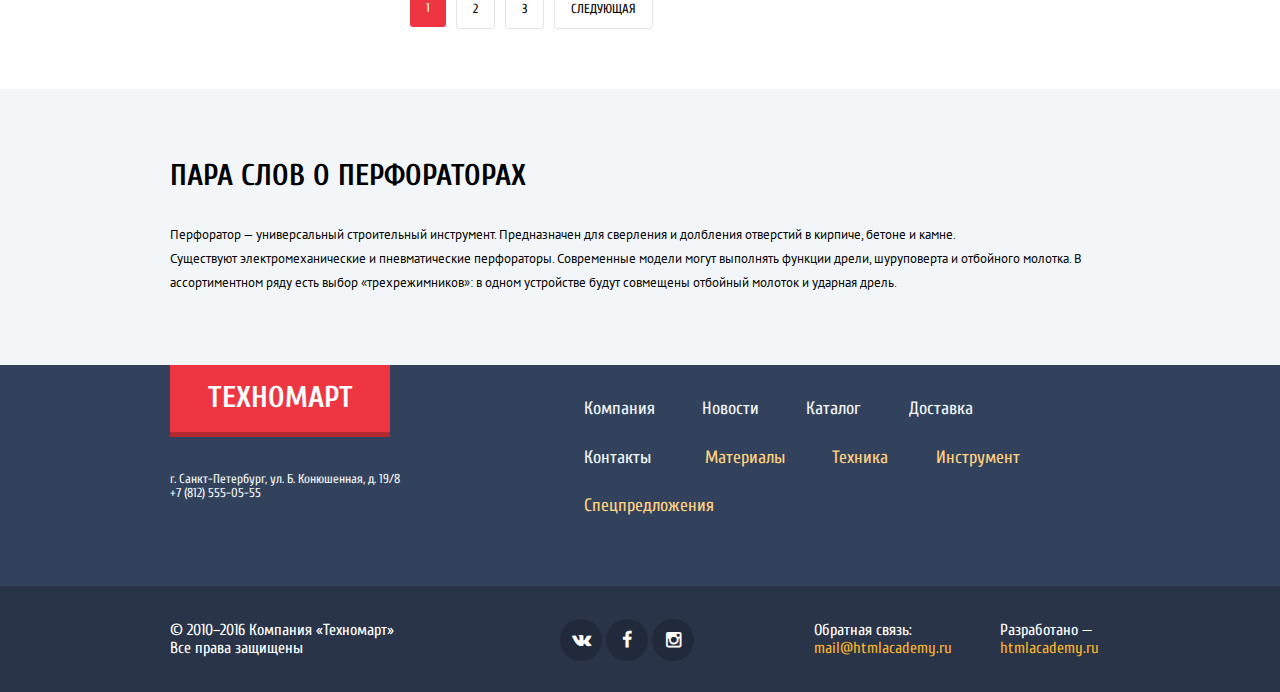
==== commit 4c3f0115: "v 8.3" ====
--- a/catalog.html
+++ b/catalog.html
@@ -54,7 +54,7 @@
 							<a class="navigation-item-2" href="#">Компания</a>
 						</li>
 						<li>
-							<span class="navigation-item-3" href="#">Каталог</span>
+							<span class="navigation-item-3">Каталог</span>
 						</li>
 						<li>
 							<a class="navigation-item-4" href="#">Новости</a>
@@ -85,16 +85,16 @@
 				</div>
 				<section class="inner-catalog clearfix">
 					<div class="sidebar">
-						<form class="form-sidebar" action="" method="post">
+						<form class="form-sidebar" action="#" method="post">
 							<div class="filter">Фильтр:</div>
 							<h3>Цена</h3>
 							<div class="range">
 								<span class="range-left"></span>
 								<span class="range-right"></span>
 							</div>
-							<input class="min-price" type="text" name="" id="" min="0" value="0">
+							<input class="min-price" type="number" name="min" min="0" value="0">
 							<span class="hr">&mdash;</span>
-							<input class="max-price" type="text" name="" id="" max="30000" value="30000">
+							<input class="max-price" type="number" name="max" max="30000" value="30000">
 							<h3 class="sidebar-title">Производители:</h3>
 							<label for="checkbox-1" class="checkbox">
 								<input type="checkbox" name="Bosch" id="checkbox-1">
--- a/css/style.css
+++ b/css/style.css
@@ -3,6 +3,7 @@
 	min-width: 1200px;
 	margin: 0;
 	padding: 0;
+	font-size: 13px;
 	font-family: "Cuprum", "Arial", sans-serif;
 	background-color: #fff;
 }
@@ -27,7 +28,7 @@
 .btn {
 	display: block;
 	width: 195px;
-	padding: 10px 0;
+	padding: 10.3px 0;
 	font-size: 14px;
 	line-height: 18px;
 	color: #fff;
@@ -55,7 +56,7 @@
 	position: relative;
 	display: inline-block;
 	width: 220px;
-	padding: 10px 0;
+	padding: 7.5px 0;
 	vertical-align: top;
 	text-align: center;
 	background-color: #ee3643;
@@ -86,7 +87,7 @@
 
 .search span {
 	position: absolute;
-	top: 14px;
+	top: 11px;
 	left: 18px;
 	font-size: 17px;
 	color: #6a7180;
@@ -94,7 +95,7 @@
 
 .search input[type="search"] {
 	width: 270px;
-	padding: 14px 45px;
+	padding: 11.5px 45px;
 	box-sizing: border-box;
 	font-size: 17px;
 	font-family: inherit;
@@ -121,7 +122,7 @@
 	position: relative;
 	display: inline-block;
 	width: 150px;
-	padding: 14.2px 0;
+	padding: 11.5px 0;
 	vertical-align: top;
 	box-sizing: border-box;
 	font-size: 17px;
@@ -193,8 +194,8 @@
 }
 
 .index-top {
-	padding-top: 45px;
-	padding-bottom: 60px;
+	padding-top: 40px;
+	padding-bottom: 55px;
 	background-color: #f1f5f7;
 }
 
@@ -217,7 +218,7 @@
 	padding-left: 53px;
 	padding-right: 50px;
 	font-size: 16px;
-	line-height: 23px;
+	line-height: 20px;
 	font-weight: 400;
 	color: #ee3643;
 	font-style: italic;
@@ -231,13 +232,12 @@
 	position: relative;
 	display: inline-block;
 	width: 270px;
-	margin-bottom: 4px;
 	padding: 7.7px 0;
 	box-sizing: inherit;
 	vertical-align: top;
 	font-size: 21px;
 	font-weight: 400;
-	color: #e9292a !important;
+	color: #e9292a;
 	text-align: center;
 	border: 3px solid #fff;
 }
@@ -254,7 +254,6 @@
 .index-top-number span:last-child {
 	padding: 0 10px;
 	font-size: 14px;
-	line-height: 24px;
 	color: #32425c;
 }
 
@@ -317,7 +316,7 @@
 .top-navigation a,
 .top-navigation span {
 	display: block;
-	padding: 20px 33.6px;
+	padding: 22px 33.6px;
 	padding-bottom: 15px;
 	font-size: 17px;
 	color: #fff;
@@ -599,7 +598,7 @@
 
 .index-popular {
 	margin-bottom: 20px;
-	padding: 25px 24px;
+	padding: 26px 24px;
 	background-color: #f7f3ec;
 }
 
@@ -624,7 +623,7 @@
 	position: relative;
 	float: left;
 	width: 220px;
-	padding-top: 200px;
+	padding-top: 170px;
 	border: 1px solid #e5e5e5;
 	box-sizing: border-box;
 	overflow: hidden;
@@ -775,7 +774,7 @@
 	display: inline-block;
 	width: 103px;
 	margin-top: 14px;
-	padding: 9.55px 0;
+	padding: 9.7px 0;
 	vertical-align: top;
 	color: #fff;
 	background-color: #ee3643;
@@ -910,8 +909,8 @@
 
 .index-services {
 	position: relative;
-	padding: 60px 0;
-	padding-bottom: 100px;
+	padding: 56.5px 0;
+	padding-bottom: 91px;
 	background-color: #f2f6f8;
 }
 
@@ -943,7 +942,7 @@
 .index-services ul span {
 	display: block;
 	width: 240px;
-	padding: 20px 0;
+	padding: 14.5px 0;
 	box-sizing: border-box;
 	font-size: 21px;
 	line-height: 30px;
@@ -961,6 +960,7 @@
 	color: #32425c;
 	background-color: #fff;
 	border: none;
+	border-top: 1px solid transparent;
 }
 
 .index-services ul {
@@ -970,7 +970,7 @@
 .index-services ul::before {
 	content: "";
 	position: absolute;
-	top: -20px;
+	top: -35px;
 	right: -1px;
 	width: 10px;
 	height: 272px;
@@ -1043,13 +1043,13 @@
 }
 
 .index-info {
-	padding-top: 70px;
+	padding-top: 80px;
 	padding-bottom: 85px;
 }
 
 .index-info h2 {
 	margin: 0;
-	margin-bottom: 25px;
+	margin-bottom: 35px;
 	padding: 0;
 	font-size: 30px;
 	text-transform: uppercase;
@@ -1057,7 +1057,7 @@
 
 .index-info p {
 	margin: 0;
-	margin-bottom: 25px;
+	margin-bottom: 35px;
 	padding: 0;
 	font-size: 13px;
 	font-family: "PT Sans", "Arial", sans-serif;
@@ -1065,7 +1065,7 @@
 
 .index-info ul {
 	margin: 0;
-	margin-bottom: 25px;
+	margin-bottom: 31px;
 	padding: 0;
 	list-style: none;
 }
@@ -1086,7 +1086,7 @@
 }
 
 .index-info li:not(:last-child) {
-	margin-bottom: 10px;
+	margin-bottom: 26px;
 }
 
 .info-left {
@@ -1104,18 +1104,23 @@
 }
 
 .map {
-	margin-bottom: 20px;
+	margin-bottom: 37px;
 	cursor: pointer;
 }
 
 .index-bottom {
 	color: #f1f5f7;
 	background-color: #32425c;
-	padding-bottom: 40px;
+	padding-bottom: 56px;
 }
 
 .index-bottom .logo {
-	margin-bottom: 20px;
+	margin-bottom: 40px;
+	padding: 16px 0px;
+}
+
+.index-bottom .logo h1 {
+	font-size: 30px;
 }
 
 .index-bottom a {
@@ -1171,8 +1176,8 @@
 }
 
 footer {
-	padding-top: 39px;
-	padding-bottom: 31px;
+	padding-top: 35px;
+	padding-bottom: 29px;
 	font-size: 16px;
 	line-height: 18px;
 	color: #fff;
@@ -1536,7 +1541,6 @@
 
 .inner-page .cabinet-enter {
 	position: relative;
-	margin-bottom: 4px;
 	width: 300px;
 }
 
@@ -1544,6 +1548,20 @@
 	position: absolute;
 	width: 20px;
 	height: 18px;
+}
+
+.login .order,
+.login .cabinet {
+	font-size: 16px;
+	line-height: 16px;
+	color: #32425c;
+	text-decoration: underline;
+}
+
+.login .order {
+	position: relative;
+	margin-right: 32px;
+	margin-left: 18px;
 }
 
 .inner-page .icon-user {
@@ -1565,28 +1583,6 @@
 	margin-bottom: 20px;
 	padding: 0;
 	list-style: none;
-}
-
-.breadcrumbs .icon-home {
-	display: inline-block;
-	width: 15px;
-	height: 12px;
-	color: #c1c6ce;
-	vertical-align: top;
-	font-size: 16px;
-}
-
-.breadcrumbs .icon-home:hover {
-	color: #000;
-}
-
-.breadcrumbs i:not(.icon-home) {
-	position: absolute;
-	right: 15px;
-	width: 8px;
-	height: 12px;
-	color: #c1c6ce;
-	font-size: 14px;
 }
 
 .breadcrumbs a,
@@ -1599,6 +1595,28 @@
 	text-decoration: none;
 }
 
+.breadcrumbs .icon-home {
+	display: inline-block;
+	width: 15px;
+	height: 12px;
+	vertical-align: top;
+	font-size: 16px;
+	color: #c1c6ce;
+}
+
+.breadcrumbs .icon-home:hover {
+	color: #000;
+}
+
+.breadcrumbs i:not(.icon-home) {
+	position: absolute;
+	right: 15px;
+	width: 8px;
+	height: 12px;
+	color: #c1c6ce;
+	font-size: 14px;
+}
+
 .breadcrumbs a:hover {
 	text-decoration: underline;
 }
@@ -1622,20 +1640,6 @@
 	text-transform: uppercase;
 }
 
-.login .order,
-.login .cabinet {
-	font-size: 16px;
-	line-height: 18px;
-	color: #32425c;
-	text-decoration: underline;
-}
-
-.login .order {
-	position: relative;
-	margin-right: 32px;
-	margin-left: 18px;
-}
-
 .inner-page .login a:active {
 	color: #c5c5c5;
 }
@@ -1643,10 +1647,12 @@
 .sidebar {
 	float: left;
 	width: 220px;
+	font-size: 13px;
 }
 
 .form-sidebar h3 {
 	margin: 20px 0;
+	font-size: 17px;
 }
 
 .form-sidebar {
@@ -1666,7 +1672,7 @@
 
 .filter,
 .range,
-input[type="text"] {
+input[type="number"] {
 	background-color: #f7f3ec;
 	border-radius: 3px;
 }
@@ -1725,9 +1731,10 @@
 	border-radius: 50%;
 }
 
-.form-sidebar input[type="text"] {
-	padding: 10px 0;
+.form-sidebar input[type="number"] {
+	padding: 10px 8px;
 	width: 95px;
+	box-sizing: border-box;
 	font-size: 17px;
 	text-align: center;
 	text-transform: uppercase;
@@ -1751,6 +1758,11 @@
 	width: 100%;
 	height: 1px;
 	background-color: #e5e5e5;
+}
+
+.form-sidebar label {
+	font-size: 15px;
+	line-height: 20px;
 }
 
 .checkbox,
@@ -1840,6 +1852,7 @@
 	position: relative;
 	margin-bottom: 20px;
 	padding: 12px 19px;
+	font-size: 13px;
 	text-transform: uppercase;
 	color: #000;
 	background-color: #f7f3ec;
@@ -1848,9 +1861,11 @@
 
 .catalog-items-bar span:first-of-type {
 	margin-right: 140px;
+	font-size: inherit;
 }
 
 .catalog-items-bar a {
+	font-size: inherit;
 	text-decoration: none;
 	color: #acaaa5;
 	border-bottom: 1px dotted #ee3643;
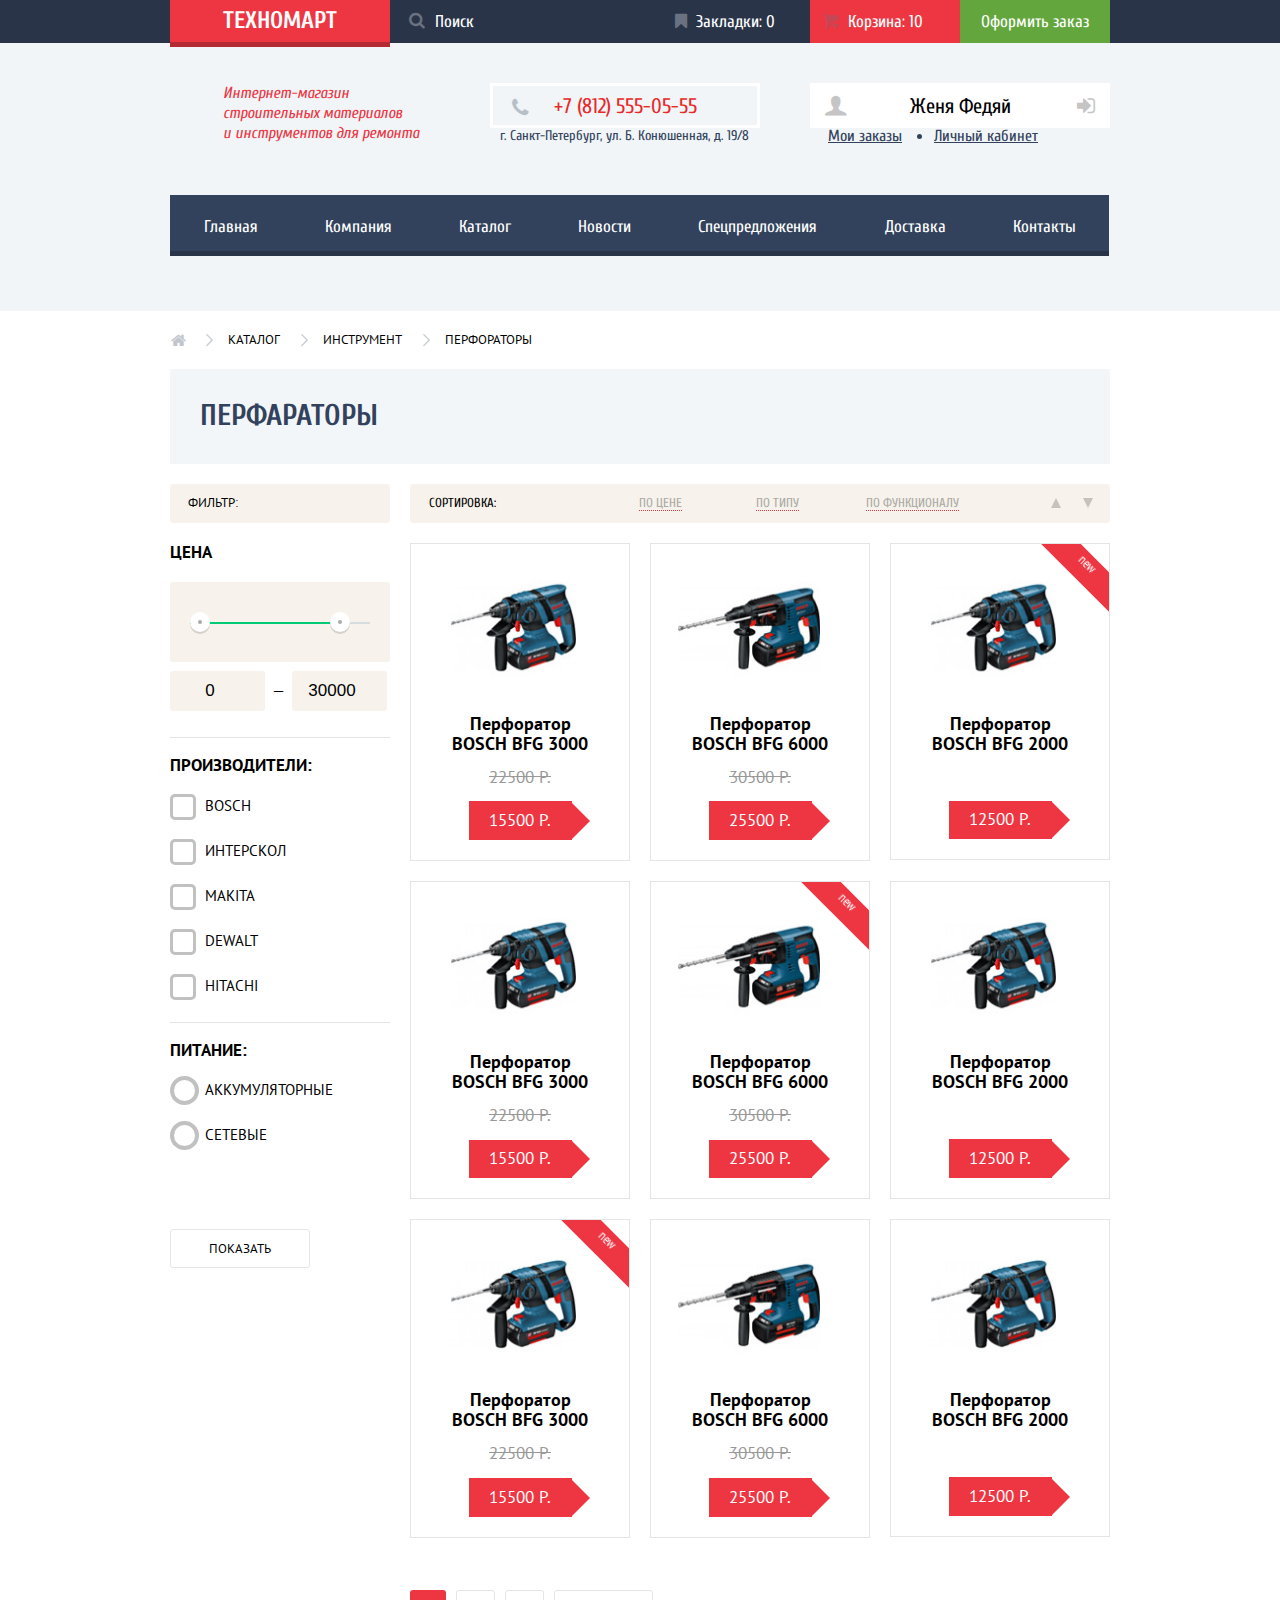
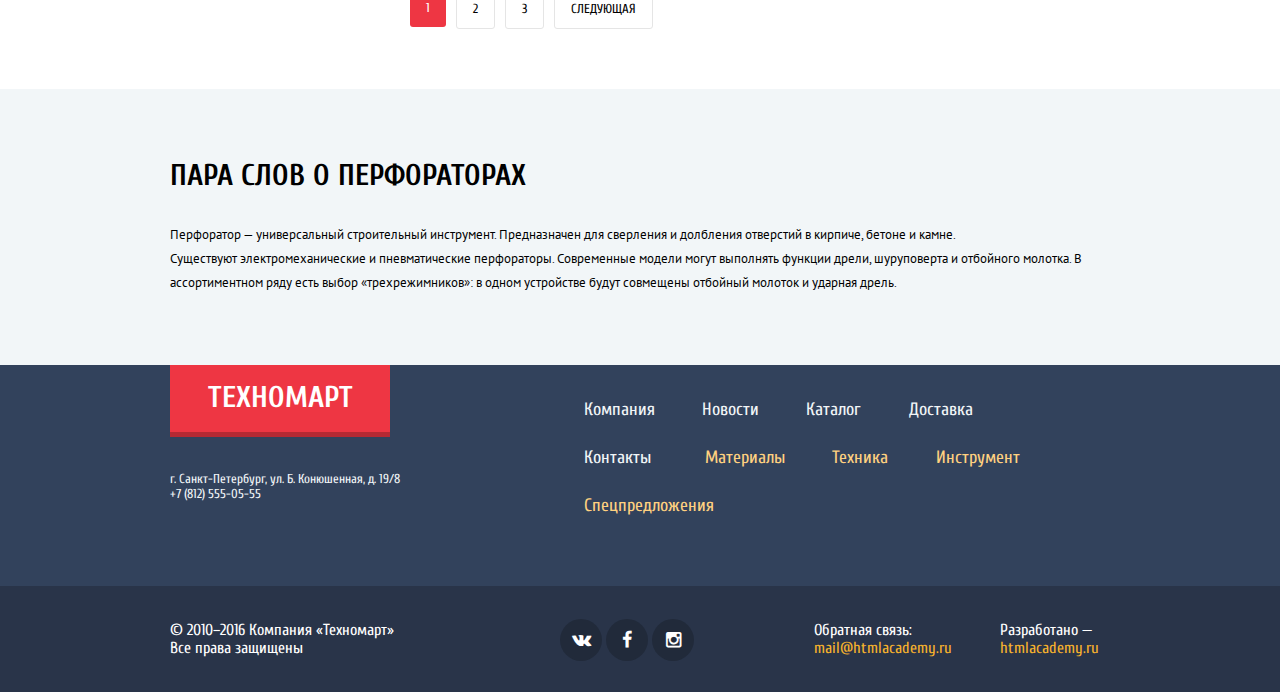
==== commit 29d686e2: "v 9.0.3" ====
--- a/css/style.css
+++ b/css/style.css
@@ -56,7 +56,7 @@
 	position: relative;
 	display: inline-block;
 	width: 220px;
-	padding: 7.5px 0;
+	padding: 7.3px 0;
 	vertical-align: top;
 	text-align: center;
 	background-color: #ee3643;
@@ -95,7 +95,7 @@
 
 .search input[type="search"] {
 	width: 270px;
-	padding: 11.5px 45px;
+	padding: 11.7px 45px;
 	box-sizing: border-box;
 	font-size: 17px;
 	font-family: inherit;
@@ -122,7 +122,7 @@
 	position: relative;
 	display: inline-block;
 	width: 150px;
-	padding: 11.5px 0;
+	padding: 11.7px 0;
 	vertical-align: top;
 	box-sizing: border-box;
 	font-size: 17px;
@@ -1848,7 +1848,7 @@
 	margin-left: 240px;
 }
 
-.catalog-items-bar {
+.inner-catalog-items .catalog-items-bar {
 	position: relative;
 	margin-bottom: 20px;
 	padding: 12px 19px;
@@ -1861,11 +1861,9 @@
 
 .catalog-items-bar span:first-of-type {
 	margin-right: 140px;
-	font-size: inherit;
 }
 
 .catalog-items-bar a {
-	font-size: inherit;
 	text-decoration: none;
 	color: #acaaa5;
 	border-bottom: 1px dotted #ee3643;
